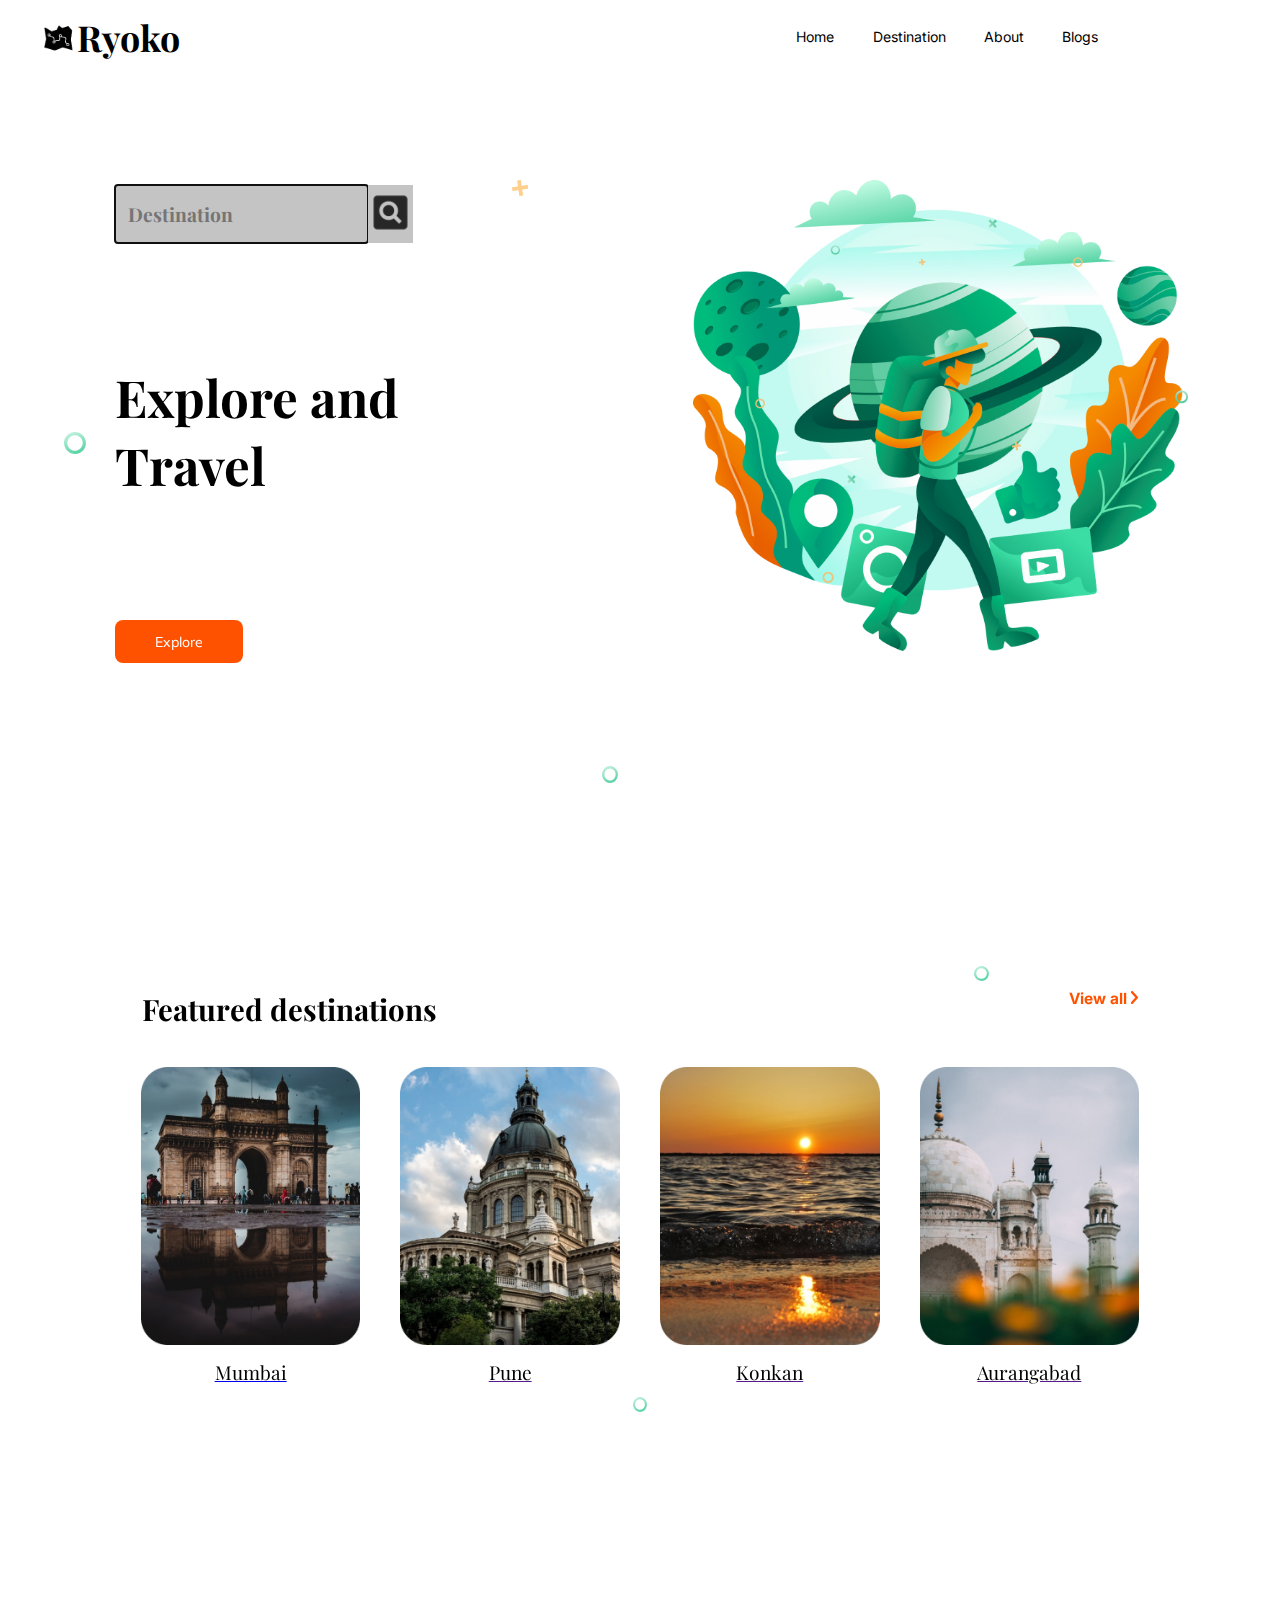
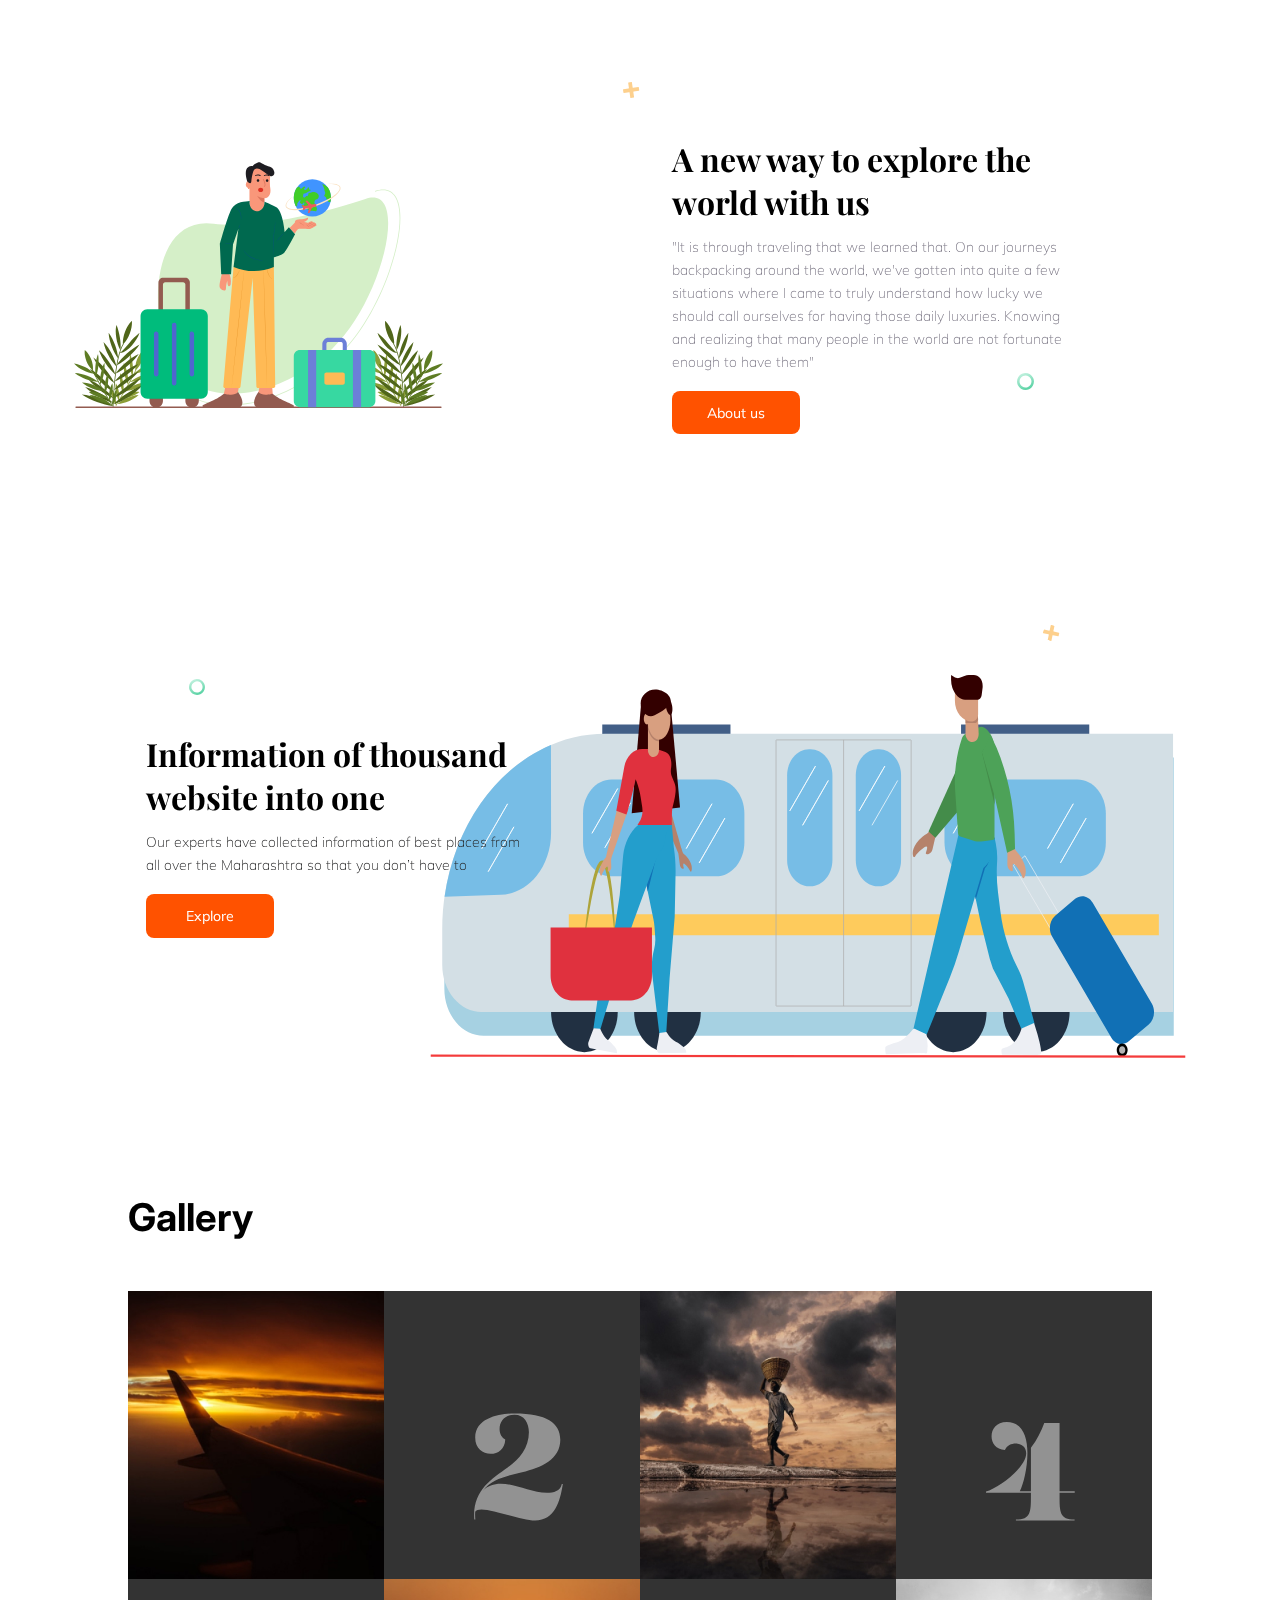
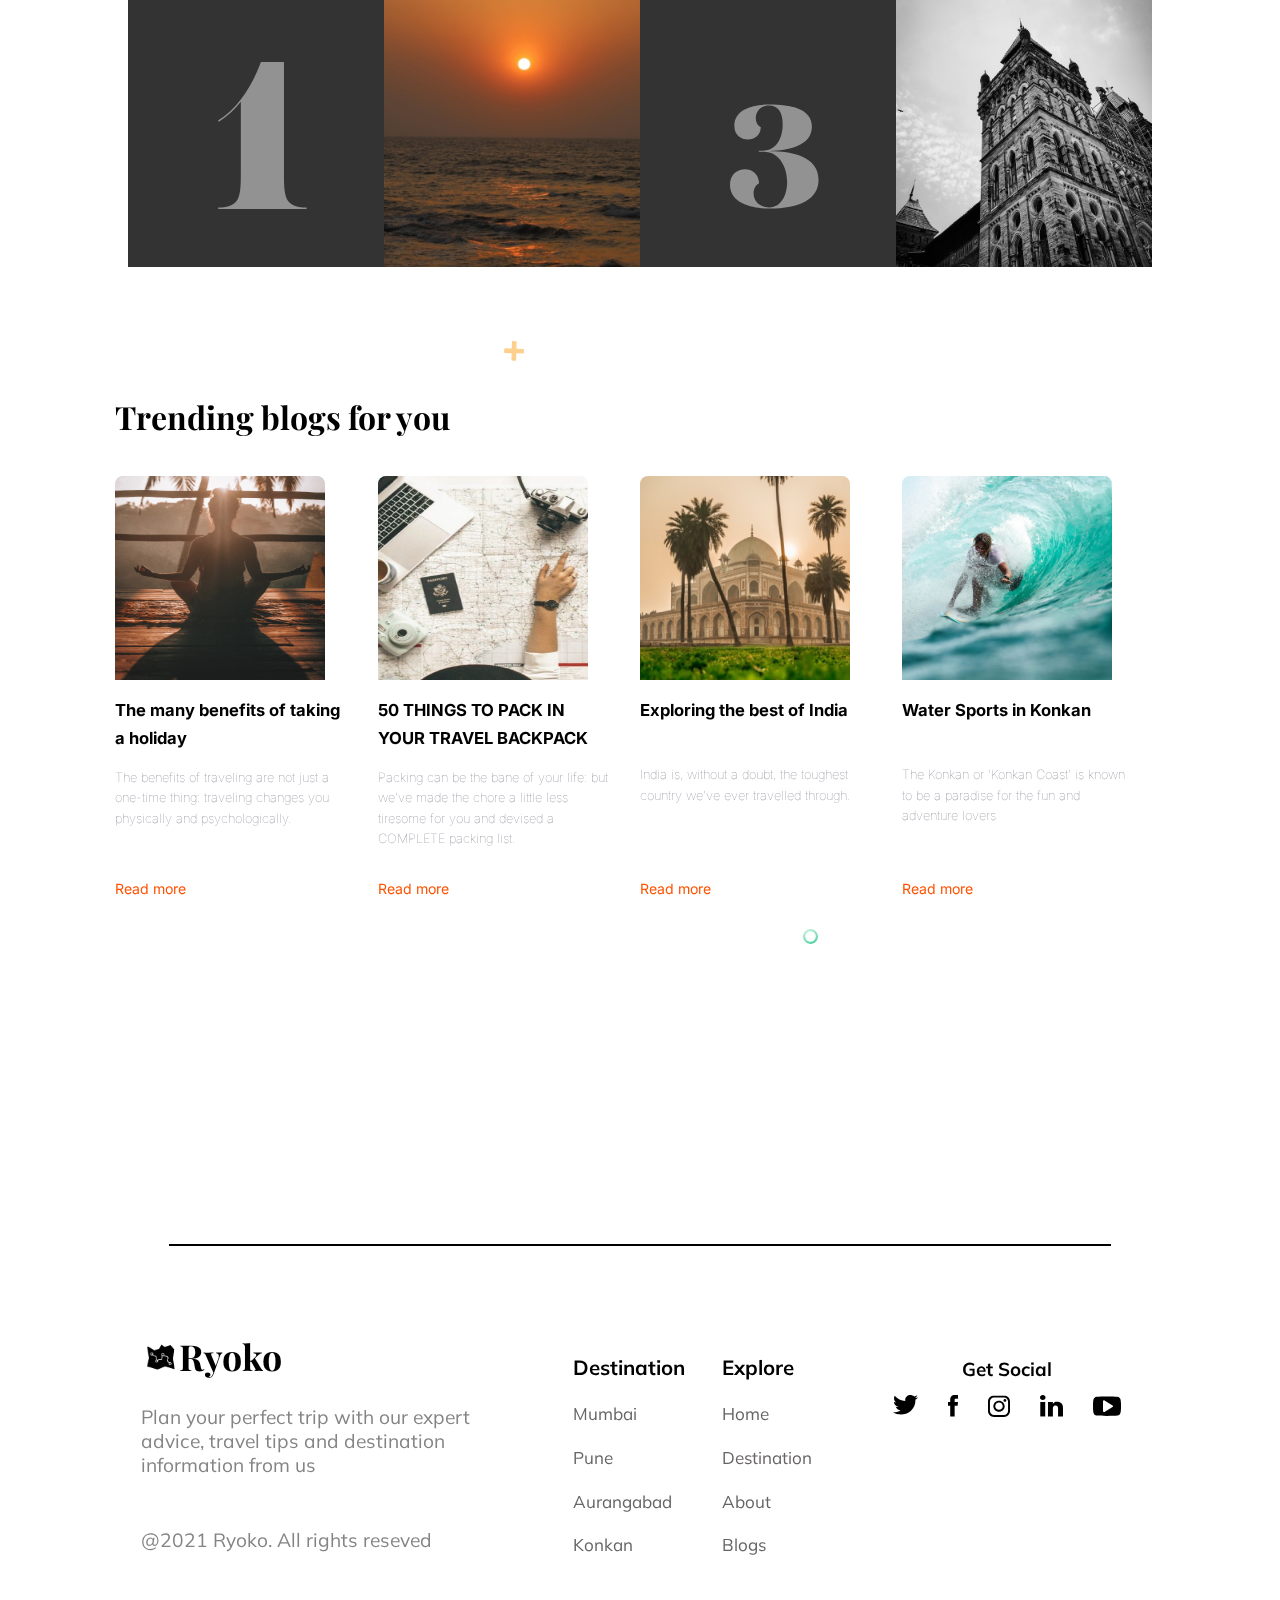
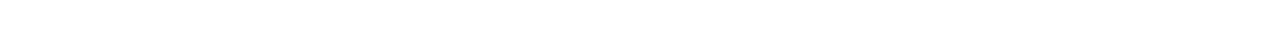
==== index.html @ 2e50788a "lil" ====
<!DOCTYPE html>
<html lang="en">
  <head>
    <meta charset="UTF-8" />
    <meta http-equiv="X-UA-Compatible" content="IE=edge" />
    <meta
      name="viewport"
      content="width=device-width, initial-scale=1.0"
    />
    <meta name="full-screen" content="yes" />
    <meta
      name="google-signin-client_id"
      content="455242263405-tn6cfc6mbba8j0moligi50ftsupj37gl.apps.googleusercontent.com"
    />
    <link
      rel="apple-touch-icon"
      sizes="57x57"
      href="./Assets/favicon/apple-icon-57x57.png"
    />
    <link
      rel="apple-touch-icon"
      sizes="60x60"
      href="./Assets/favicon/apple-icon-60x60.png"
    />
    <link
      rel="apple-touch-icon"
      sizes="72x72"
      href="./Assets/favicon/apple-icon-72x72.png"
    />
    <link
      rel="apple-touch-icon"
      sizes="76x76"
      href="./Assets/favicon/apple-icon-76x76.png"
    />
    <link
      rel="apple-touch-icon"
      sizes="114x114"
      href="./Assets/favicon/apple-icon-114x114.png"
    />
    <link
      rel="apple-touch-icon"
      sizes="120x120"
      href="./Assets/favicon/apple-icon-120x120.png"
    />
    <link
      rel="apple-touch-icon"
      sizes="144x144"
      href="./Assets/favicon/apple-icon-144x144.png"
    />
    <link
      rel="apple-touch-icon"
      sizes="152x152"
      href="./Assets/favicon/apple-icon-152x152.png"
    />
    <link
      rel="apple-touch-icon"
      sizes="180x180"
      href="./Assets/favicon/apple-icon-180x180.png"
    />
    <link
      rel="icon"
      type="image/png"
      sizes="192x192"
      href="./Assets/favicon/android-icon-192x192.png"
    />
    <link
      rel="icon"
      type="image/png"
      sizes="32x32"
      href="./Assets/favicon/favicon-32x32.png"
    />
    <link
      rel="icon"
      type="image/png"
      sizes="96x96"
      href="./Assets/favicon/favicon-96x96.png"
    />
    <link
      rel="icon"
      type="image/png"
      sizes="16x16"
      href="./Assets/favicon/favicon-16x16.png"
    />
    <link
      rel="manifest"
      href="./JS/site.webmanifest"
      crossorigin="use-credentials"
    />
    <meta name="msapplication-TileColor" content="#ffffff" />
    <meta
      name="msapplication-TileImage"
      content="../Assets/favicon/ms-icon-144x144.png"
    />
    <meta name="theme-color" content="#ffffff" />
    <link rel="stylesheet" href="./Css/landingpage.css" />
    <title>Ryoko</title>
  </head>
  <body>
    <div id="fb-root"></div>
    <script
      async
      defer
      crossorigin="anonymous"
      src="https://connect.facebook.net/en_US/sdk.js#xfbml=1&version=v10.0&appId=4356974737647429&autoLogAppEvents=1"
      nonce="4GX1aFCl"
    ></script>
    <div id="r_l_modal" class="modal">
      <span>&times;</span>
      <div class="register-login-page">
        <div class="login-illustration">
          <img
            src="./Assets/Landing Page/register-login.svg"
            alt=""
          />
        </div>
        <div class="register-login-section">
          <span class="close" id="close">&times;</span>
          <a href="" class="home-link">
            <img
              src="./Assets/Landing Page/Travel.png"
              alt=""
              class="logo"
            />
            <p class="logo-name">Ryoko</p>
          </a>
          <div class="b-flex">
            <div class="toogle" id="toogle"></div>
            <div class="btn-up" onclick="register()">Sign up</div>
            <div class="btn-in" onclick="login()">Sign-in</div>
          </div>
          <div class="flex">
            <form action="" class="register" id="register">
              <input
                type="email"
                name="email"
                placeholder="Email"
                id="email"
                required
              />
              <input
                type="password"
                name="password"
                minlength="6"
                placeholder="Password"
                id="password"
                autocomplete=""
                required
              />
              <input
                type="password"
                name="confirm-password"
                minlength="6"
                placeholder="Confirm Password"
                id="passwordc"
                autocomplete=""
                required
              />
              <input
                type="submit"
                value="Sign up"
                id="signup"
                style="
                  background-color: #2d9cdb;
                  color: white;
                  cursor: pointer;
                "
              />
            </form>
            <form action="" class="login-s" id="login-s">
              <input
                type="email"
                name="email"
                placeholder="Email"
                id="email-l"
                required
              />
              <input
                type="password"
                name="password"
                id="password-l"
                placeholder="Password"
                autocomplete=""
                required
              />
              <input
                type="submit"
                value="Sign in"
                id="signin"
                style="
                  background-color: #2d9cdb;
                  color: white;
                  cursor: pointer;
                "
              />
            </form>
          </div>
          <p class="or">OR</p>
          <div id="my-signin2"></div>
          <div
            class="fb-login-button"
            data-scope="public_profile,email"
            onlogin="checkLoginState();"
            data-width=""
            data-size="large"
            data-button-type="continue_with"
            data-layout="default"
          ></div>
        </div>
      </div>
    </div>
    <section id="modal_dest">
      <div class="header-mumbai">
        <a href="" class="home-link">
          <img
            src="./Assets/Landing Page/Travel.png"
            alt=""
            class="logo"
          />
          <p class="logo-name">Ryoko</p>
        </a>
        <span class="close" id="close_d">&times;</span>
        <h1 class="hl-name">Mumbai</h1>
      </div>
      <section class="brief">
        <!-- <div class="brief-info">
          <h1>Mumbai in brief</h1>
          <p>
            Mumbai is also known as Bombay is the capital city of the
            Indian state of Maharashtra. According to the United
            Nations, as of 2018, Mumbai is the second-most populous
            city in the country after Delhi and the seventh-most
            populous city in the world with a population of roughly 20
            million. <br />
            &nbsp; &nbsp;&nbsp; &nbsp;&nbsp; &nbsp;&nbsp; &nbsp;&nbsp;
            &nbsp;&nbsp; Mumbai lies on the Konkan coast on the west
            coast of India and has a deep natural harbour. In 2008,
            Mumbai was named an alpha world city. It has the highest
            number of millionaires and billionaires among all cities
            in India. <br />
            Mumbai is home to three UNESCO World Heritage Sites: the
            Elephanta Caves, Chhatrapati Shivaji Maharaj Terminus, and
            the city's distinctive ensemble of Victorian and Art Deco
            buildings. The seven islands that constitute Mumbai were
            originally home to communities of Marathi language
            speaking Koli people. <br />
            Mumbai is the financial, commercial, and the entertainment
            capital of India. It is also one of the world's top ten
            centres of commerce in terms of global financial flow, the
            city is also home to Bollywood and Marathi cinema
            industries. Mumbai's business opportunities attract
            migrants from all over India.
          </p>
        </div>
        <div class="brief-img">
          <img src="./Assets/mumbai-brief.jpg" alt="" />
        </div> -->
        <iframe src="map.html"></iframe>
      </section>
      <section class="">
        <div style="text-align: center">
          <h3 class="info-visit">
            Places to visit <img src="./Assets/plane.svg" alt="" />
          </h3>
        </div>
        <div class="poi-info">
          <div>
            <img src="" alt="Not Found" class="poi_img" id="poi-img-1" />
            <div class="poi-text">
            </div>
          </div>
          <div>
            <img src="" alt=" Not Found" class='poi_img' id="poi-img-2" />
            <div class="poi-text">
            </div>
          </div>
        </div>
      </section>
      <hr />
      <section class="hungry-info">
        <h1>Hungry? we got you covered</h1>
        <div class="h-i-t">
          <img src="" alt="The Table" />
          <th>1.The Table</th>
          <td>
            This romantic, bi-level, upscale eatery is a pioneer of
            Mumbai’s farm-to-table revolution, adopting international
            culinary trends and applying them to a local context.
          </td>
        </div>
      </section>
    </section>
    <header>
      <nav class="navbar">
        <div class="navbar-left">
          <a href="" class="home-link">
            <img
              src="./Assets/Landing Page/Travel.png"
              alt=""
              class="logo"
            />
            <p class="logo-name">Ryoko</p>
          </a>
        </div>
        <div class="navbar-right">
          <a href="./index.html" class="nav-buttons">Home</a>
          <a href="./featured-destination.html" class="nav-buttons"
            >Destination</a
          >
          <a href="./about.html" class="nav-buttons">About</a>
          <a href="#" class="nav-buttons">Blogs</a>
          <a class="login" id="r_l">Register/Login</a>
          <a class="nav-buttons" id="acc"
            >Account
            <div class="account">
              Logged in as: <br />
              <span id="email-name"></span>
              <div id="log-out">Log out</div>
            </div></a
          >
          <a class="g-profile" id="g-profile"
            ><img src="" alt="photo" />
            <div id="g-info"></div
          ></a>
        </div>
      </nav>
    </header>
    <main class="snap-line">
      <section class="section-1">
        <div class="explore">
          <div class="explore-search">
            <input
              type="text"
              placeholder="Destination"
              value=""
              id="text-box"
              autofocus
            />
            <button type="submit" id="search-d" onclick="getcityinfo();">
              <img
                src="./Assets/Landing Page/Google Web Search.svg"
                alt="Search"
              />
            </button>
          </div>
          <img
            src="./Assets/Landing Page/element2.svg"
            alt=""
            class="elem1"
          />
          <img
            src="./Assets/Landing Page/element3.svg"
            alt=""
            class="elem2"
          />
          <img
            src="./Assets/Landing Page/element2.svg"
            alt=""
            class="elem3"
          />
          <h1
            class="explore-Text"
            style="font-size: 4vw; text-align: left; width: 70%"
          >
            Explore and Travel
          </h1>
          <a href="" class="explore-button">Explore</a>
        </div>
        <div class="illustration-1">
          <img src="./Assets/Landing Page/thousand-01 1.jpg" alt="" />
        </div>
      </section>
      <section class="section-2">
        <div class="featured-section">
          <h2 class="featured-name">Featured destinations</h2>
          <a href="./featured-destination.html" class="view-all"
            >View all
            <img src="./Assets/Landing Page/view all.svg" alt=""
          /></a>
          <img
            src="./Assets/Landing Page/element2.svg"
            alt=""
            class="elem1-2"
          />
        </div>
        <div class="featured-location">
          <a href="./mumbai.html">
            <img
              class="location"
              src="./Assets/featured-destination/mumbai.jpg"
              alt="Mumbai"
            />
            <p class="location-name">Mumbai</p>
          </a>
          <a href="">
            <img
              class="location"
              src="./Assets/featured-destination/Pune.jpg"
              alt="Pune"
            />
            <p class="location-name">Pune</p>
          </a>
          <a href="">
            <img
              class="location"
              src="./Assets/featured-destination/konkan.jpg"
              alt="Konkan"
            />
            <p class="location-name">Konkan</p>
          </a>
          <a href="">
            <img
              class="location"
              src="./Assets/featured-destination/Aurangabad.jpg"
              alt="Aurangabad"
            />
            <p class="location-name">Aurangabad</p>
          </a>
        </div>
        <img
          src="./Assets/Landing Page/element2.svg"
          alt=""
          class="elem2-2"
        />
      </section>
      <section class="section-3">
        <img
          src="./Assets/Landing Page/element3.svg"
          alt=""
          class="elem1-3"
        />
        <div class="section-about-us">
          <div class="illustration-about-us">
            <img
              src="./Assets/Landing Page/Young boy going for world tour.svg"
              alt=""
            />
          </div>
          <div class="text-about-us">
            <h2 class="heading">
              A new way to explore the world with us
            </h2>
            <p class="info">
              "It is through traveling that we learned that. On our
              journeys backpacking around the world, we've gotten into
              quite a few situations where I came to truly understand
              how lucky we should call ourselves for having those
              daily luxuries. Knowing and realizing that many people
              in the world are not fortunate enough to have them"
            </p>
            <img
              src="./Assets/Landing Page/element2.svg"
              alt=""
              class="elem2-3"
            />
            <a href="" class="explore-button">About us</a>
          </div>
        </div>
      </section>
      <section class="section-4">
        <div class="explore-info">
          <img
            src="./Assets/Landing Page/element2.svg"
            alt=""
            class="elem1-4"
          />
          <h2 class="heading">
            Information of thousand website into one
          </h2>
          <p class="info" style="color: #232324">
            Our experts have collected information of best places from
            all over the Maharashtra so that you don’t have to
          </p>
          <a href="" class="explore-button">Explore</a>
        </div>
        <img
          src="./Assets/Landing Page/element3.svg"
          alt=""
          class="elem2-4"
        />
        <div class="illustration-s4">
          <img src="./Assets/Landing Page/Layer 1.svg" alt="" />
        </div>
      </section>
      <section class="section-5">
        <h1 class="heading-s5">Gallery</h1>
        <div class="gallery">
          <img src="./Assets/Landing Page/Rectangle 1.jpg" alt="loading" class="random-img" />
          <div><img src="./Assets/Landing Page/2.svg" alt="" /></div>
          <img src="./Assets/Landing Page/Rectangle 2.jpg" alt="" class="random-img" />
          <div><img src="./Assets/Landing Page/4.svg" alt="" /></div>
          <div><img src="./Assets/Landing Page/1.svg" alt="" /></div>
          <img src="./Assets/Landing Page/Rectangle 3.jpg" alt="" class="random-img" />
          <div><img src="./Assets/Landing Page/3.svg" alt="" /></div>
          <img src="./Assets/Landing Page/Rectangle 4.jpg" alt="" class="random-img" />
        </div>
      </section>
      <section class="section-6">
        <img
          src="./Assets/Landing Page/element3.svg"
          alt=""
          class="elem1-6"
        />
        <h1 class="heading-s6">Trending blogs for you</h1>
        <div class="blog-info">
          <div class="blog">
            <img src="./Assets/Landing Page/blog1.jpg" alt="" />
            <h2 class="blog-h">
              The many benefits of taking a holiday
            </h2>
            <p class="blog-p">
              The benefits of traveling are not just a one-time thing:
              traveling changes you physically and psychologically.
            </p>
            <a href="https://www.claimcompass.eu/blog/benefits-of-travelling/" class="read-more">Read more
            </a>
          </div>
          <div class="blog">
            <img src="./Assets/Landing Page/bolg2.jpg" alt="" />
            <h2 class="blog-h">
              50 THINGS TO PACK IN YOUR TRAVEL BACKPACK
            </h2>
            <p class="blog-p">
              Packing can be the bane of your life: but we’ve made the
              chore a little less tiresome for you and devised a
              COMPLETE packing list.
            </p>
            <a href="https://www.st-christophers.co.uk/travel-blog/what-to-pack-in-your-travel-backpack" class="read-more">Read more</a>
          </div>
          <div class="blog">
            <img src="./Assets/Landing Page/blog3.jpg" alt="" />
            <h2 class="blog-h">Exploring the best of India</h2>
            <p class="blog-p pp">
              India is, without a doubt, the toughest country we’ve
              ever travelled through.
            </p>
            <a href="https://www.thecommonwanderer.com/blog/india-itinerary-three-weeks" class="read-more">Read more</a>
          </div>
          <div class="blog">
            <img src="./Assets/Landing Page/blog4.jpg" alt="" />
            <h2 class="blog-h">Water Sports in Konkan</h2>
            <p class="blog-p pp">
              The Konkan or ‘Konkan Coast’ is known to be a paradise
              for the fun and adventure lovers
            </p>
            <a href="https://www.thrillophilia.com/water-sports-in-konkan" class="read-more">Read more</a>
          </div>
        </div>
        <img
          src="./Assets/Landing Page/element2.svg"
          alt=""
          class="elem3-6"
        />
      </section>
    </main>
    <footer>
      <hr />
      <div class="footer">
        <div class="footer-info">
          <a href="" class="home-link">
            <img
              src="./Assets/Landing Page/Travel.png"
              alt=""
              class="logo"
            />
            <p class="logo-name">Ryoko</p>
          </a>
          <p class="footer-p">
            Plan your perfect trip with our expert advice, travel tips
            and destination information from us
          </p>
          <p class="footer-p">@2021 Ryoko. All rights reseved</p>
        </div>
        <div class="footer-explore">
          <p>Destination</p>
          <a href="./mumbai.html">Mumbai</a>
          <a href="">Pune</a>
          <a href="">Aurangabad</a>
          <a href="">Konkan</a>
        </div>
        <div class="footer-explore">
          <p>Explore</p>
          <a href="">Home</a>
          <a href="">Destination</a>
          <a href="">About</a>
          <a href="">Blogs</a>
        </div>
        <div class="social">
          <p>Get Social</p>
          <div class="align">
            <a href="#"
              ><img src="./Assets/Landing Page/twitter.svg" alt=""
            /></a>
            <img src="./Assets/Landing Page/facebook.svg" alt="" />
            <img src="./Assets/Landing Page/insta.svg" alt="" />
            <img src="./Assets/Landing Page/in.svg" alt="" />
            <img src="./Assets/Landing Page/YT.svg" alt="" />
          </div>
        </div>
      </div>
    </footer>
    <script>
      if ('serviceWorker' in navigator) {
        console.log('will the service work register');

        navigator.serviceWorker
          .register('service-worker.js')
          .then((reg) => {
            console.log('yes it did');
          })
          .catch((err) => {
            console.log('no it didnt, this happened:', err);
          });
      }
    </script>
    <script src="https://www.gstatic.com/firebasejs/8.4.2/firebase-app.js"></script>
    <script src="https://www.gstatic.com/firebasejs/8.4.2/firebase-analytics.js"></script>
    <script src="https://www.gstatic.com/firebasejs/8.4.1/firebase-auth.js"></script>
    <script>
      var firebaseConfig = {
        apiKey: 'AIzaSyCyQSokkfJFaHd7LThmkGD0sfb_In5SoMM',
        authDomain: 'ryoko-b698a.firebaseapp.com',
        projectId: 'ryoko-b698a',
        storageBucket: 'ryoko-b698a.appspot.com',
        messagingSenderId: '496402880793',
        appId: '1:496402880793:web:04ab0dfc3d4bac32838d88',
        measurementId: 'G-CMW5BJ23WZ',
      };
      // Initialize Firebase
      firebase.initializeApp(firebaseConfig);
      firebase.analytics();

      const auth = firebase.auth();
    </script>
    <script src="./JS/index.js"></script>
    <script src="./JS/test.js"></script>
    <script src="./JS/hotel.js"></script>
    <script>
      window.fbAsyncInit = function () {
        FB.init({
          appId: '4356974737647429',
          cookie: true,
          xfbml: true,
          version: 'v10.0',
        });

        FB.AppEvents.logPageView();
      };

      (function (d, s, id) {
        var js,
          fjs = d.getElementsByTagName(s)[0];
        if (d.getElementById(id)) {
          return;
        }
        js = d.createElement(s);
        js.id = id;
        js.src = 'https://connect.facebook.net/en_US/sdk.js';
        fjs.parentNode.insertBefore(js, fjs);
      })(document, 'script', 'facebook-jssdk');

      function statusChangeCallback(response) {
        // Called with the results from FB.getLoginStatus().
        console.log('statusChangeCallback'); // The current login status of the person.
        if (response.status === 'connected') {
          // Logged into your webpage and Facebook.
          g_profile.style.display = 'inline-block';
          r_l_btn.style.display = 'none';
          modal.style.display = 'none';
          testAPI();
        } else {
          // Not logged into your webpage or we are unable to tell.
          g_profile.style.display = 'none';
          /*  r_l_btn.style.display ='none'; */
          console.log('not logged in');
        }
      }

      function checkLoginState() {
        FB.getLoginStatus(function (response) {
          statusChangeCallback(response);
        });
      }
      checkLoginState();

      function fblogout() {
        FB.logout(function (response) {
          g_profile.style.display = 'none';
          r_l_btn.style.display = 'block';
        });
      }

      function testAPI() {
        console.log('Welcome!  Fetching your information.... ');
        FB.api(
          '/me',
          'GET',
          { fields: 'name,email,picture' },
          function (response) {
            g_img.src = `${response.picture.data.url}`;
            g_info.innerHTML = `Facebook Account <br> ${response.name} <br> ${response.email}<br> <button onclick="fblogout()">log out</button>`;
            console.log('Successful login for: ' + response.name);
          }
        );
      }
    </script>
    <script>
      /* Sign in using Google */
      function onSuccess(googleUser) {
        g_profile.style.display = 'inline-block';
        r_l_btn.style.display = 'none';
        modal.style.display = 'none';
        g_img.src = `${googleUser.getBasicProfile().getImageUrl()}`;
        g_info.innerHTML = `Google Account <br> ${googleUser
          .getBasicProfile()
          .getName()} <br> ${googleUser
          .getBasicProfile()
          .getEmail()}<br> <button onclick="signOut()">log out</button>`;
      }
      function onFailure(error) {
        console.log(error);
      }
      function renderButton() {
        gapi.signin2.render('my-signin2', {
          scope: 'profile email',
          width: 240,
          height: 50,
          longtitle: true,
          theme: 'dark',
          onsuccess: onSuccess,
          onfailure: onFailure,
        });
      }

      function signOut() {
        var auth2 = gapi.auth2.getAuthInstance();
        auth2.signOut().then(function () {
          g_profile.style.display = 'none';
          r_l_btn.style.display = 'block';
          console.log('User signed out.');
        });
      }
      /* Sign in using Google */
    </script>

    <script
      src="https://apis.google.com/js/platform.js?onload=renderButton"
      async
      defer
    ></script>
  </body>
</html>
---- Css/landingpage.css ----
@import url("https://fonts.googleapis.com/css2?family=Playfair+Display&display=swap");
@import url("https://fonts.googleapis.com/css2?family=Inter&display=swap");
@import url("https://fonts.googleapis.com/css2?family=Mulish&display=swap");
@import url("https://fonts.googleapis.com/css2?family=Montserrat&display=swap");
@font-face {
  font-family: Acherus Militant;
  src: url(../Assets/Fonts/acherus_militant_1_-_bold.otf.otf);
}

* {
  -webkit-box-sizing: border-box;
          box-sizing: border-box;
  margin: 0;
  padding: 0;
  font-size: 66.7%;
}

header {
  padding: 1vw;
  position: fixed;
  width: 100%;
  z-index: 9;
  background-color: white;
}

.navbar {
  display: -webkit-box;
  display: -ms-flexbox;
  display: flex;
  -webkit-box-orient: horizontal;
  -webkit-box-direction: normal;
      -ms-flex-direction: row;
          flex-direction: row;
}

.navbar-left {
  width: 50%;
}

.home-link {
  text-decoration: none;
  color: black;
  display: -webkit-inline-box;
  display: -ms-inline-flexbox;
  display: inline-flex;
  -webkit-box-orient: horizontal;
  -webkit-box-direction: normal;
      -ms-flex-direction: row;
          flex-direction: row;
}

.home-link img {
  width: 3vw;
  height: 2.2vw;
}

.logo {
  margin-left: 2vw;
  margin-top: 0.9vw;
}

.logo-name {
  font-family: Playfair Display;
  font-style: normal;
  font-weight: bold;
  font-size: 2.8vw;
}

.navbar-right {
  display: -webkit-box;
  display: -ms-flexbox;
  display: flex;
  margin: auto;
  font-family: inter;
}

.login {
  margin-right: 1vw;
  padding: 1vw;
  font-size: 1.1vw;
  text-decoration: none;
  border: 1px solid #ff5200;
  border-radius: 8px;
  color: #ff5200;
  padding: auto 10rem;
  display: none;
  cursor: pointer;
}

.login:hover {
  background-color: #ff5200;
  color: white;
}

.nav-buttons {
  margin-right: 1vw;
  padding: 1vw;
  font-size: 1.1vw;
  text-decoration: none;
  color: black;
  cursor: pointer;
}

.section-1 {
  display: -webkit-box;
  display: -ms-flexbox;
  display: flex;
  -webkit-box-orient: horizontal;
  -webkit-box-direction: normal;
      -ms-flex-direction: row;
          flex-direction: row;
  -webkit-box-align: center;
      -ms-flex-align: center;
          align-items: center;
  padding: 5vw;
  font-size: 10rem;
}

.explore {
  font-family: Playfair Display;
  width: 100%;
  height: 80vh;
  display: -webkit-box;
  display: -ms-flexbox;
  display: flex;
  -webkit-box-orient: vertical;
  -webkit-box-direction: normal;
      -ms-flex-direction: column;
          flex-direction: column;
  -webkit-box-pack: space-evenly;
      -ms-flex-pack: space-evenly;
          justify-content: space-evenly;
  -webkit-box-align: start;
      -ms-flex-align: start;
          align-items: flex-start;
  margin-left: 4vw;
}

.explore-search {
  margin-right: 5vw;
  display: -webkit-box;
  display: -ms-flexbox;
  display: flex;
}

.explore-search input {
  background-color: #c4c4c4;
  width: 100%;
  font-size: 1.5vw;
  font-family: Playfair Display;
  font-weight: bold;
  border: none;
  padding-left: 1vw;
}

.explore-search button {
  background-color: #c4c4c4;
  border: none;
  cursor: pointer;
  padding-top: 0.5rem;
}

.explore-search button img {
  height: 5vh;
}

.elem1,
.elem2,
.elem3 {
  position: absolute;
}

.elem1 {
  width: 1.7%;
  top: 48%;
  left: 5%;
}

.elem2 {
  width: 1.3%;
  top: 20%;
  left: 40%;
}

.elem3 {
  bottom: 13%;
  left: 47%;
  width: 1.3%;
}

.explore-button {
  cursor: pointer;
  border-radius: 8px;
  width: 10vw;
  padding: 1vw;
  font-size: 1.1vw;
  color: white;
  font-family: mulish;
  font-weight: normal;
  background-color: #ff5200;
  text-align: center;
  text-decoration: none;
}

.explore,
.illustration-1 {
  text-align: center;
  width: 50%;
}

.illustration-1 img {
  width: 90%;
  height: 90%;
}

.section-2 {
  margin: 11vw;
  position: relative;
  text-align: center;
}

.featured-section {
  margin: 1px;
  display: -webkit-box;
  display: -ms-flexbox;
  display: flex;
  -webkit-box-pack: justify;
      -ms-flex-pack: justify;
          justify-content: space-between;
  position: relative;
}

.featured-name {
  padding-bottom: 3vw;
  font-family: PLayfair Display;
  font-size: 2.3vw;
}

.elem1-2 {
  position: absolute;
  right: 15%;
  top: -30%;
  width: 1.5%;
}

.view-all {
  cursor: pointer;
  font-family: inter;
  color: #ff5200;
  font-size: 1.2vw;
  font-weight: bold;
  text-decoration: none;
}

.view-all img {
  width: 0.8vh;
  -webkit-animation: anime 1s infinite;
          animation: anime 1s infinite;
}

@-webkit-keyframes anime {
  0% {
    -webkit-transform: translateX(0.5vw);
            transform: translateX(0.5vw);
  }
  50% {
    -webkit-transform: translateX(0vw);
            transform: translateX(0vw);
  }
  100% {
    -webkit-transform: translateX(0.5vw);
            transform: translateX(0.5vw);
  }
}

@keyframes anime {
  0% {
    -webkit-transform: translateX(0.5vw);
            transform: translateX(0.5vw);
  }
  50% {
    -webkit-transform: translateX(0vw);
            transform: translateX(0vw);
  }
  100% {
    -webkit-transform: translateX(0.5vw);
            transform: translateX(0.5vw);
  }
}

.featured-location {
  display: -webkit-box;
  display: -ms-flexbox;
  display: flex;
  -webkit-box-pack: justify;
      -ms-flex-pack: justify;
          justify-content: space-between;
}

.featured-location a {
  width: 22%;
}

.location {
  width: 100%;
}

.location-name {
  color: black;
  font-size: 1.5vw;
  padding: 1vw;
  font-family: Playfair Display;
  text-align: center;
}

.elem2-2 {
  width: 1.5%;
}

.section-3 {
  padding: 10vw 5vw 10vw 0vw;
}

.section-about-us {
  display: -webkit-box;
  display: -ms-flexbox;
  display: flex;
  -webkit-box-pack: justify;
      -ms-flex-pack: justify;
          justify-content: space-between;
  -webkit-box-align: center;
      -ms-flex-align: center;
          align-items: center;
}

.illustration-about-us {
  width: 50%;
}

.illustration-about-us img {
  width: 85%;
}

.text-about-us {
  display: -webkit-box;
  display: -ms-flexbox;
  display: flex;
  -webkit-box-orient: vertical;
  -webkit-box-direction: normal;
      -ms-flex-direction: column;
          flex-direction: column;
  width: 50%;
  padding-right: 12vw;
  padding-left: 5vw;
  position: relative;
}

.heading {
  font-family: Playfair Display;
  font-size: 2.5vw;
  padding-bottom: 1vw;
}

.info {
  font-size: 1.1vw;
  line-height: 1.8vw;
  font-family: mulish;
  color: #7d7987;
  font-weight: lighter;
  padding-bottom: 1.3vw;
}

.elem1-3 {
  width: 1.3%;
  position: absolute;
  right: 50%;
}

.elem2-3 {
  width: 2.8%;
  position: absolute;
  right: 30%;
  bottom: 15%;
}

.section-4 {
  display: -webkit-box;
  display: -ms-flexbox;
  display: flex;
  -webkit-box-align: center;
      -ms-flex-align: center;
          align-items: center;
  position: relative;
  margin: 9vw;
}

.explore-info {
  display: -webkit-box;
  display: -ms-flexbox;
  display: flex;
  -webkit-box-orient: vertical;
  -webkit-box-direction: normal;
      -ms-flex-direction: column;
          flex-direction: column;
  padding-bottom: 5vw;
  padding-left: 2.4vw;
  width: 39%;
}

.explore-info img {
  width: 1.6%;
  position: absolute;
  left: 7%;
  top: -20%;
}

.elem2-4 {
  position: absolute;
  right: 10%;
  top: -40%;
  width: 1.3vw;
  -webkit-transform: rotateZ(20deg);
          transform: rotateZ(20deg);
}

.illustration-s4 {
  position: absolute;
  right: -10%;
  z-index: -99;
  width: 80%;
}

.illustration-s4 img {
  width: 90%;
}

.section-5 {
  margin: 10vw;
  margin-top: 15vw;
}

.section-5 h1 {
  font-family: inter;
  font-size: 3vw;
  padding-bottom: 4vw;
}

.gallery {
  display: -webkit-box;
  display: -ms-flexbox;
  display: flex;
  -ms-flex-wrap: wrap;
      flex-wrap: wrap;
}

.gallery div {
  background-color: #333333;
  width: 25%;
  position: relative;
}

.gallery div img {
  position: absolute;
  bottom: 20%;
  right: 30%;
  width: 35%;
}

.gallery img {
  width: 25%;
}

.section-6 {
  position: relative;
  margin: 9vw;
}

.section-6 h1 {
  font-family: Playfair Display;
  font-size: 2.5vw;
  padding-bottom: 3vw;
}

.elem1-6 {
  position: absolute;
  left: 37%;
  top: -10%;
  -webkit-transform: rotateZ(10deg);
          transform: rotateZ(10deg);
}

.blog-info {
  display: -webkit-box;
  display: -ms-flexbox;
  display: flex;
  -webkit-box-pack: justify;
      -ms-flex-pack: justify;
          justify-content: space-between;
}

.blog {
  width: 80%;
  position: relative;
}

.blog img {
  border-radius: 8px 8px 0px 0px;
  width: 80%;
  height: 45%;
}

.blog-h {
  font-family: inter;
  font-weight: bolder;
  font-size: 1.3vw;
  padding-right: 2vw;
  line-height: 2.2vw;
  padding-top: 1.2vw;
}

.blog-p {
  color: #7d7987;
  font-family: inter;
  font-weight: lighter;
  font-size: 1vw;
  padding: 1.2vw 2.5vw 1.2vw 0vw;
  line-height: 1.6vw;
}

.pp {
  padding-top: 3.2vw;
}

.read-more {
  color: #ff5200;
  font-size: 1.1vw;
  font-family: inter;
  text-decoration: none;
  padding-top: 2vw;
  position: absolute;
  bottom: 7%;
}

.elem3-6 {
  position: absolute;
  right: 33%;
  width: 1.5%;
}

footer {
  font-family: mulish;
  padding: 9vw;
  padding-bottom: 5vw;
}

.footer {
  display: -webkit-box;
  display: -ms-flexbox;
  display: flex;
  -webkit-box-pack: justify;
      -ms-flex-pack: justify;
          justify-content: space-between;
}

.footer-info {
  width: 40%;
}

.footer-p {
  color: #848484;
  font-size: 1.5vw;
  font-family: mulish;
  padding: 2vw;
  padding-right: 0;
}

.footer-explore {
  display: -webkit-box;
  display: -ms-flexbox;
  display: flex;
  -webkit-box-orient: vertical;
  -webkit-box-direction: normal;
      -ms-flex-direction: column;
          flex-direction: column;
  font-size: 2vw;
  -webkit-box-pack: space-evenly;
      -ms-flex-pack: space-evenly;
          justify-content: space-evenly;
}

.footer-explore p {
  font-size: 1.6vw;
  font-weight: bold;
}

.footer-explore a {
  text-decoration: none;
  color: #676464;
}

.social {
  width: 30%;
  font-weight: bold;
  font-size: 2.2vw;
  padding-top: 2vw;
  text-align: center;
}

.align {
  display: -webkit-box;
  display: -ms-flexbox;
  display: flex;
  -webkit-box-pack: space-evenly;
      -ms-flex-pack: space-evenly;
          justify-content: space-evenly;
  padding: 1vw;
}

.featured-h {
  text-align: center;
  font-size: 3.2rem;
  font-family: Playfair Display;
  font-weight: bolder;
  padding-top: 1rem;
}

.featured-destination {
  padding: 1rem;
  margin: 2vw;
  display: -webkit-box;
  display: -ms-flexbox;
  display: flex;
  -webkit-box-pack: center;
      -ms-flex-pack: center;
          justify-content: center;
  -ms-flex-wrap: wrap;
      flex-wrap: wrap;
  -ms-flex-line-pack: justify;
      align-content: space-between;
}

.featured-destination a {
  display: -webkit-box;
  display: -ms-flexbox;
  display: flex;
  -ms-flex-preferred-size: 21%;
      flex-basis: 21%;
  -webkit-box-orient: vertical;
  -webkit-box-direction: normal;
      -ms-flex-direction: column;
          flex-direction: column;
  -webkit-box-align: center;
      -ms-flex-align: center;
          align-items: center;
  padding: 0.5vw;
  font-size: 1.5vw;
  color: black;
  font-family: Playfair Display;
  font-weight: bold;
}

.featured-destination a img {
  width: 85%;
  height: 80%;
}

.register-login-page {
  display: -webkit-box;
  display: -ms-flexbox;
  display: flex;
  -ms-flex-pack: distribute;
      justify-content: space-around;
}

.register-login-section {
  position: relative;
  display: -webkit-box;
  display: -ms-flexbox;
  display: flex;
  -webkit-box-orient: vertical;
  -webkit-box-direction: normal;
      -ms-flex-direction: column;
          flex-direction: column;
  -webkit-box-align: center;
      -ms-flex-align: center;
          align-items: center;
  padding: 0vw;
}

.register-login-section form {
  text-align: center;
}

.register-login-section form input {
  border-style: none;
  border-radius: 8px;
  background-color: #f2eeee;
  margin: 1vw;
  padding: 1vw;
  font-family: 'Montserrat', sans-serif;
  width: 50%;
  font-size: 1.2rem;
}

.login-illustration {
  display: -webkit-box;
  display: -ms-flexbox;
  display: flex;
  -webkit-box-pack: center;
      -ms-flex-pack: center;
          justify-content: center;
}

.login-illustration img {
  width: 100%;
}

.flex {
  position: relative;
  display: -webkit-box;
  display: -ms-flexbox;
  display: flex;
}

.flex .login-s {
  position: absolute;
  visibility: hidden;
  right: 0%;
  width: 100%;
}

.b-flex {
  margin-top: 4vw;
  -webkit-box-shadow: 0 0 20px 9px #2e2a2915;
          box-shadow: 0 0 20px 9px #2e2a2915;
  display: -webkit-box;
  display: -ms-flexbox;
  display: flex;
  font-size: 3rem;
  border-radius: 30px;
  width: 50%;
  position: relative;
}

.b-flex .btn-in {
  border-radius: 30px;
}

.b-flex div {
  cursor: pointer;
  border: none;
  padding: 1vw;
  text-align: center;
  width: 100%;
}

.b-flex .toogle {
  position: absolute;
  width: 50%;
  height: 100%;
  display: -webkit-box;
  display: -ms-flexbox;
  display: flex;
  background-color: #1877f2;
  border-radius: 30px;
  z-index: -2;
  -webkit-transition: 0.5s;
  transition: 0.5s;
  -webkit-transform: translateX(0%);
          transform: translateX(0%);
}

.or {
  padding-top: 3rem;
  padding-bottom: 3.5rem;
  font-size: 2.5rem;
}

.hl-name {
  text-align: center;
  font-size: 5.6rem;
  -webkit-text-decoration: underline 0.8rem #523160;
          text-decoration: underline 0.8rem #523160;
  text-transform: capitalize;
}

.brief {
  margin: 10rem;
  margin-top: 20rem;
  margin-bottom: 15rem;
  /* font-family: Playfair Display;
    font-weight: lighter;
    padding: 2rem;
    margin-top: 20rem;
    margin-bottom: 15rem;
    display: flex;
    .brief-info{
        padding: 1.5rem;
        padding-right: 1rem;
        padding-left: 1rem;
        h1{
            font-size: 3.5rem;
            text-align: center;
            padding: 4rem;
            font-weight: bold;
            margin-top: -5rem;
            margin-bottom: 9rem;
        }
        p{
            font-size: 1.8rem;
            font-weight: 590;
            letter-spacing: -0.5px;
            line-height: 4.3rem;
        }
    }
    .brief-img{
        padding-top: 2rem;
    } */
}

.brief iframe {
  width: 100%;
  height: 90vh;
}

.info-visit {
  display: inline-block;
  font-size: 4rem;
  border-bottom: 0.8rem solid #523160;
}

.poi-info {
  margin: 10rem;
  margin-top: 20rem;
  display: -webkit-box;
  display: -ms-flexbox;
  display: flex;
  -ms-flex-pack: distribute;
      justify-content: space-around;
}

.poi-info div {
  width: 90%;
}

.poi-info .poi-text {
  padding-top: 3rem;
  font-size: 2.8rem;
}

.poi-info .poi-text h3 {
  font-size: 3.3rem;
}

hr {
  margin: 8rem 5rem;
  border: 1px solid black;
  text-align: center;
}

.hungry-info {
  text-align: center;
}

.hungry-info h1 {
  letter-spacing: -0.5px;
  font-size: 4.2rem;
  padding: 12rem;
}

.hungry-info .h-i-t {
  display: -webkit-box;
  display: -ms-flexbox;
  display: flex;
  -webkit-box-pack: center;
      -ms-flex-pack: center;
          justify-content: center;
}

#acc {
  position: relative;
  display: none;
}

#acc .account {
  font-size: 1.2rem;
  line-height: 2rem;
  visibility: hidden;
  margin-top: 0.5rem;
  padding: 1rem;
  width: -webkit-max-content;
  width: -moz-max-content;
  width: max-content;
  position: absolute;
  background-color: #555;
  color: white;
}

#acc .account span {
  font-size: 1.1rem;
}

#acc .account .log-out {
  font-size: 1.5rem;
}

#acc .account .log-out:hover {
  text-decoration: underline;
}

#acc .account::after {
  content: '';
  position: absolute;
  bottom: 100%;
  left: 40%;
  margin-left: 0px;
  border-width: 5px;
  border-style: solid;
  border-color: transparent transparent #555 transparent;
}

#acc:hover .account {
  visibility: visible;
}

.modal {
  display: none;
  /* Hidden by default */
  position: fixed;
  /* Stay in place */
  left: 0;
  top: 0;
  width: 100%;
  /* Full width */
  height: 100%;
  /* Full height */
  overflow: auto;
  /* Enable scroll if needed */
  background-color: white;
  /* Fallback color */
  background-color: white;
  /* Black w/ opacity */
  z-index: 99;
  -webkit-transition: display 0.5s;
  transition: display 0.5s;
  -webkit-animation: modalapp 0.3s ease-in;
          animation: modalapp 0.3s ease-in;
}

@-webkit-keyframes modalapp {
  from {
    -webkit-transform: translateX(100%);
            transform: translateX(100%);
  }
  to {
    -webkit-transform: translateX(0%);
            transform: translateX(0%);
  }
}

@keyframes modalapp {
  from {
    -webkit-transform: translateX(100%);
            transform: translateX(100%);
  }
  to {
    -webkit-transform: translateX(0%);
            transform: translateX(0%);
  }
}

.close {
  position: absolute;
  color: #aaa;
  float: right;
  font-size: 3.5rem;
  font-weight: bold;
  right: 5%;
  top: 2%;
}

.close:hover,
.close:focus {
  color: black;
  text-decoration: none;
  cursor: pointer;
}

#g-profile {
  display: none;
  position: relative;
}

#g-profile img {
  border-radius: 50%;
  width: 4vw;
  -webkit-box-shadow: 0 1px 0 rgba(5, 5, 5, 0.15);
          box-shadow: 0 1px 0 rgba(5, 5, 5, 0.15);
}

#g-profile #g-info {
  border-radius: 6px;
  font-size: 1.2rem;
  line-height: 2rem;
  visibility: hidden;
  margin-top: 0.5rem;
  padding: 1rem;
  width: -webkit-max-content;
  width: -moz-max-content;
  width: max-content;
  position: absolute;
  background-color: #555;
  color: white;
  right: 50%;
  -webkit-transition: visibility 0.5s;
  transition: visibility 0.5s;
}

#g-profile:hover #g-info {
  visibility: visible;
}

#g-profile:hover #g-info button {
  cursor: pointer;
  font-size: 1rem;
  width: 5rem;
  height: 1.8rem;
}

.fb-login-button {
  margin-top: 1rem;
}

.About-page {
  background-color: #232323;
  font-family: Acherus Militant;
  font-size: 5rem;
  padding: 8rem 12rem;
}

.About-page hr {
  border: 1px solid #daa520;
}

.about-us h1 {
  text-align: center;
  font-size: 9rem;
  letter-spacing: 0.3rem;
  margin-bottom: 18rem;
}

.about-us .au-align {
  color: #e4e0e0;
  padding: 10rem 34rem;
}

.about-us .au-align p {
  font-size: 3.4rem;
  letter-spacing: 0.1rem;
}

.about-us .div-1 {
  display: -webkit-box;
  display: -ms-flexbox;
  display: flex;
  margin: 4rem 0rem;
  -webkit-box-pack: justify;
      -ms-flex-pack: justify;
          justify-content: space-between;
}

.about-us .div-1 p {
  padding-left: 7rem;
  font-size: 2.2rem;
  line-height: 4rem;
  letter-spacing: 0.1rem;
}

.about-us .div-1 p:nth-child(1) {
  width: 38%;
}

.about-us .div-1 p:nth-child(2) {
  width: 53%;
}

.au-color-1 {
  color: #daa520;
}

.our-story {
  background-color: #373737;
  -webkit-box-shadow: inset 3px 3px 10px rgba(0, 0, 0, 0.25);
          box-shadow: inset 3px 3px 10px rgba(0, 0, 0, 0.25);
  padding: 2rem;
  margin: 20rem 13rem;
  letter-spacing: 0.1rem;
}

.our-story h1 {
  font-size: 7rem;
  text-align: center;
}

.our-story p {
  color: #e5e5e5;
  line-height: 4rem;
  font-weight: lighter;
  padding: 3rem 1rem;
}

.our-values {
  padding-top: 20rem;
}

.our-values h1 {
  font-size: 7.2rem;
  text-align: center;
  padding-bottom: 10rem;
}

.our-values .values-4 {
  padding: 5rem;
  color: #e5e5e5;
  display: -webkit-box;
  display: -ms-flexbox;
  display: flex;
  -webkit-box-pack: space-evenly;
      -ms-flex-pack: space-evenly;
          justify-content: space-evenly;
}

.our-values .values-4 .values-2 {
  width: 38%;
}

.our-values .values-4 .values-2 .center-value {
  text-align: center;
}

.our-values .values-4 .values-2 h2 {
  font-size: 2.4rem;
  padding-bottom: 2.5rem;
}

.our-values .values-4 .values-2 p {
  font-size: 1.8rem;
}

#modal_dest {
  display: none;
  /* Hidden by default */
  position: fixed;
  /* Stay in place */
  left: 0;
  top: 0;
  width: 100%;
  /* Full width */
  height: 100%;
  /* Full height */
  overflow: auto;
  /* Enable scroll if needed */
  background-color: white;
  /* Fallback color */
  background-color: white;
  /* Black w/ opacity */
  z-index: 99;
  -webkit-transition: display 0.5s;
  transition: display 0.5s;
  -webkit-animation: modalapp 0.7s ease-in;
          animation: modalapp 0.7s ease-in;
}

.poi_img {
  height: 45vh;
  border-radius: 8px;
}
/*# sourceMappingURL=landingpage.css.map */
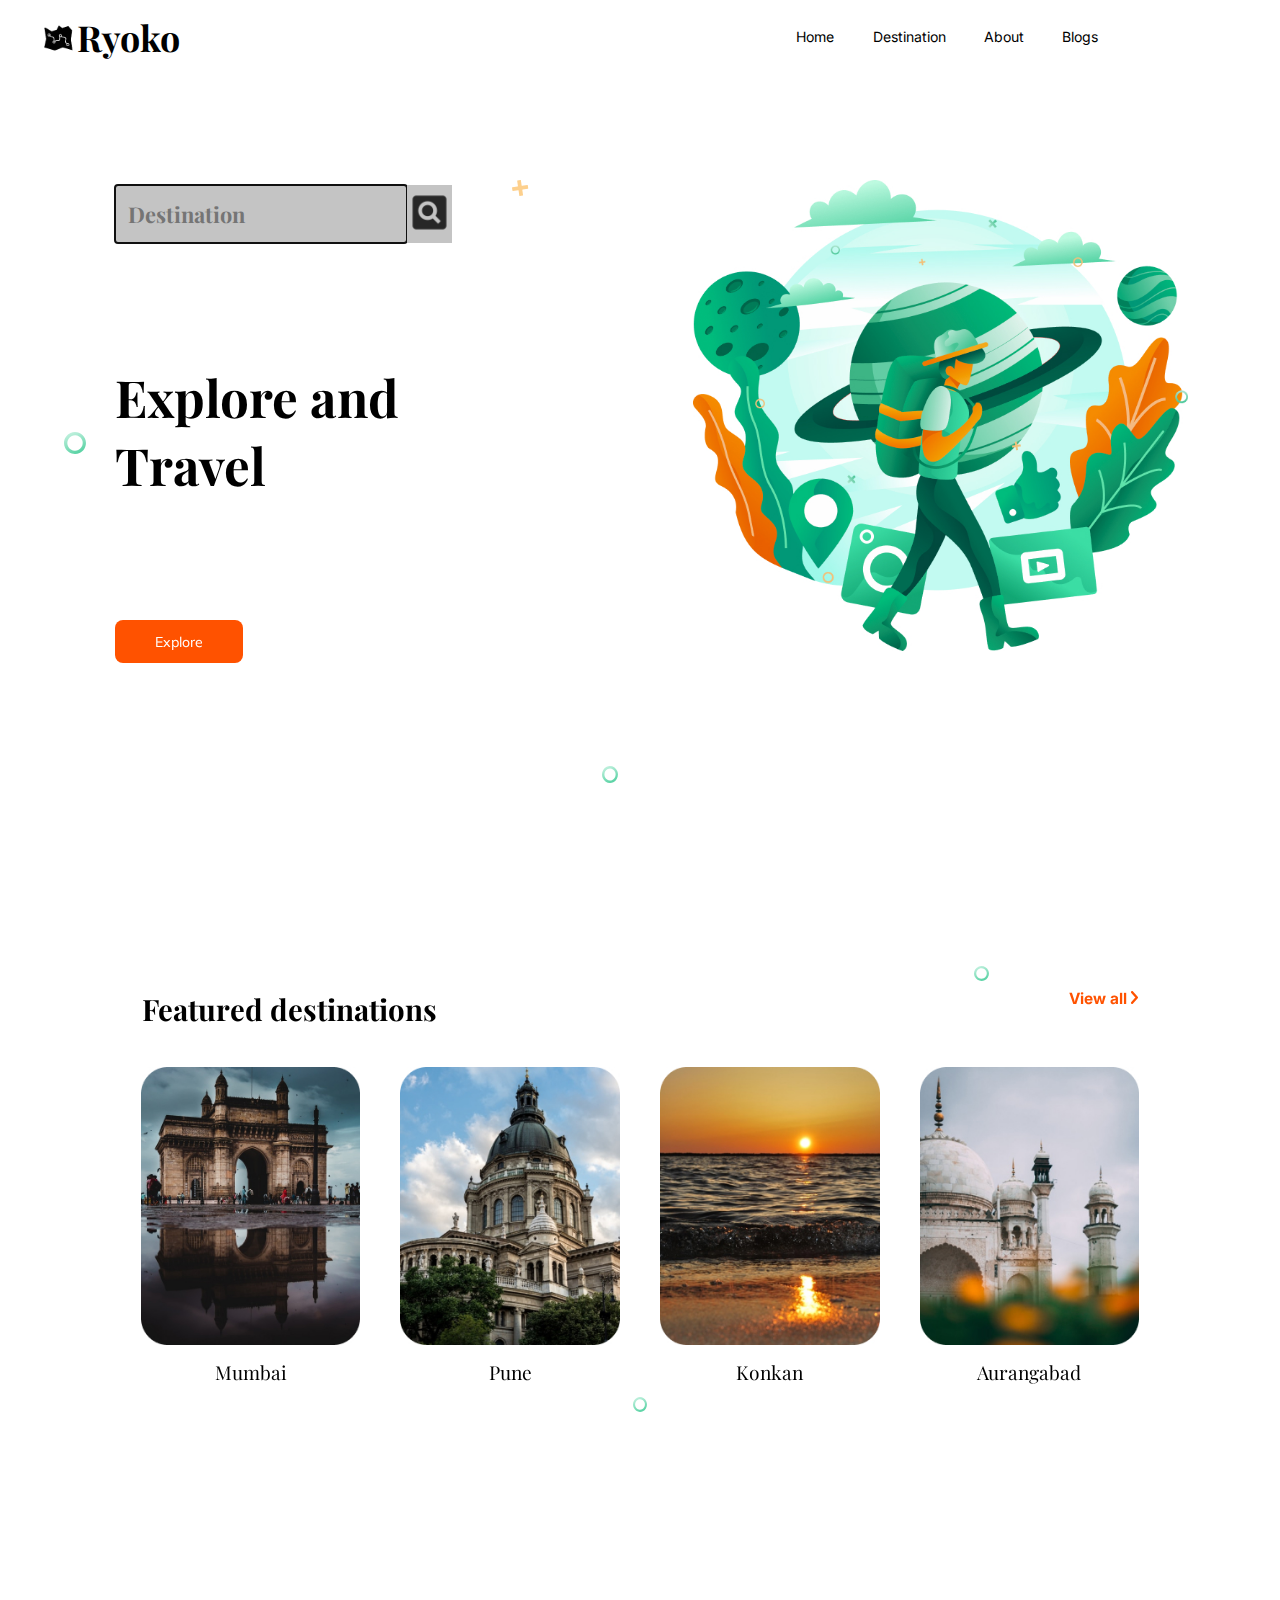
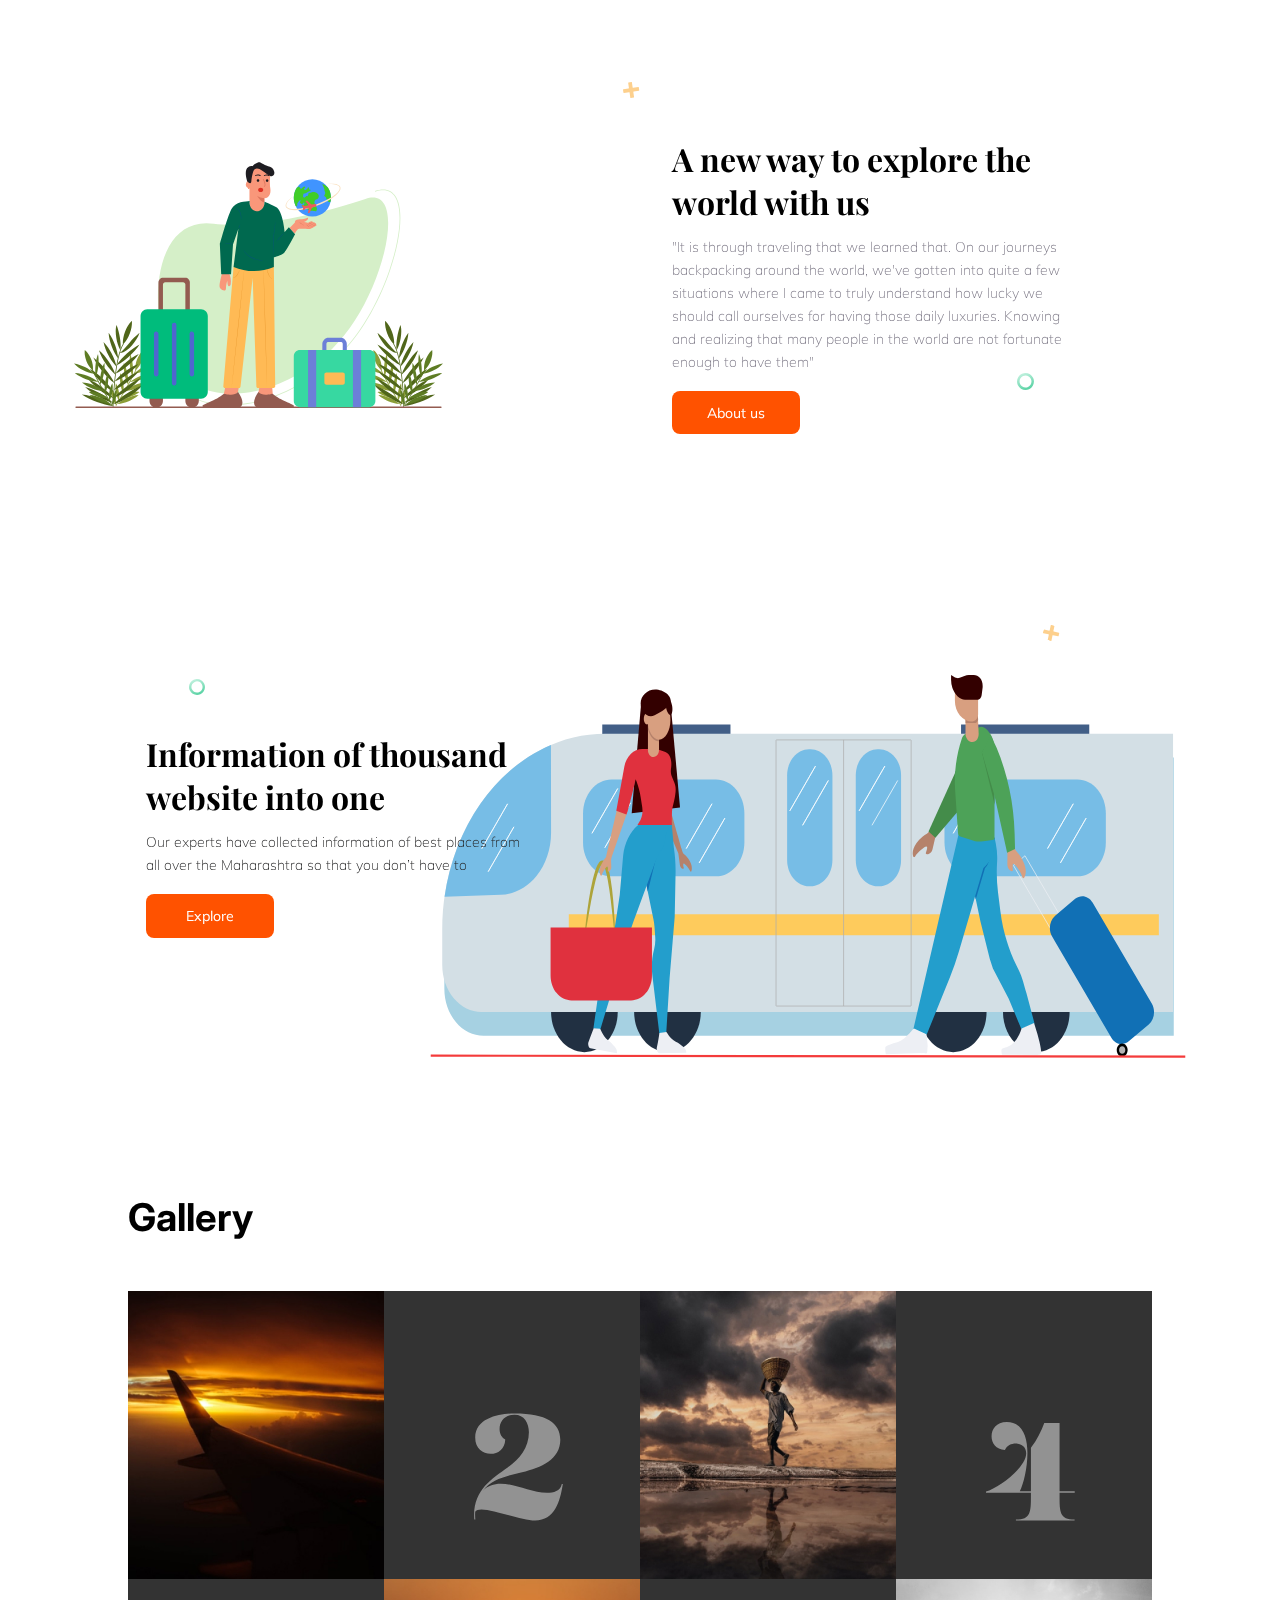
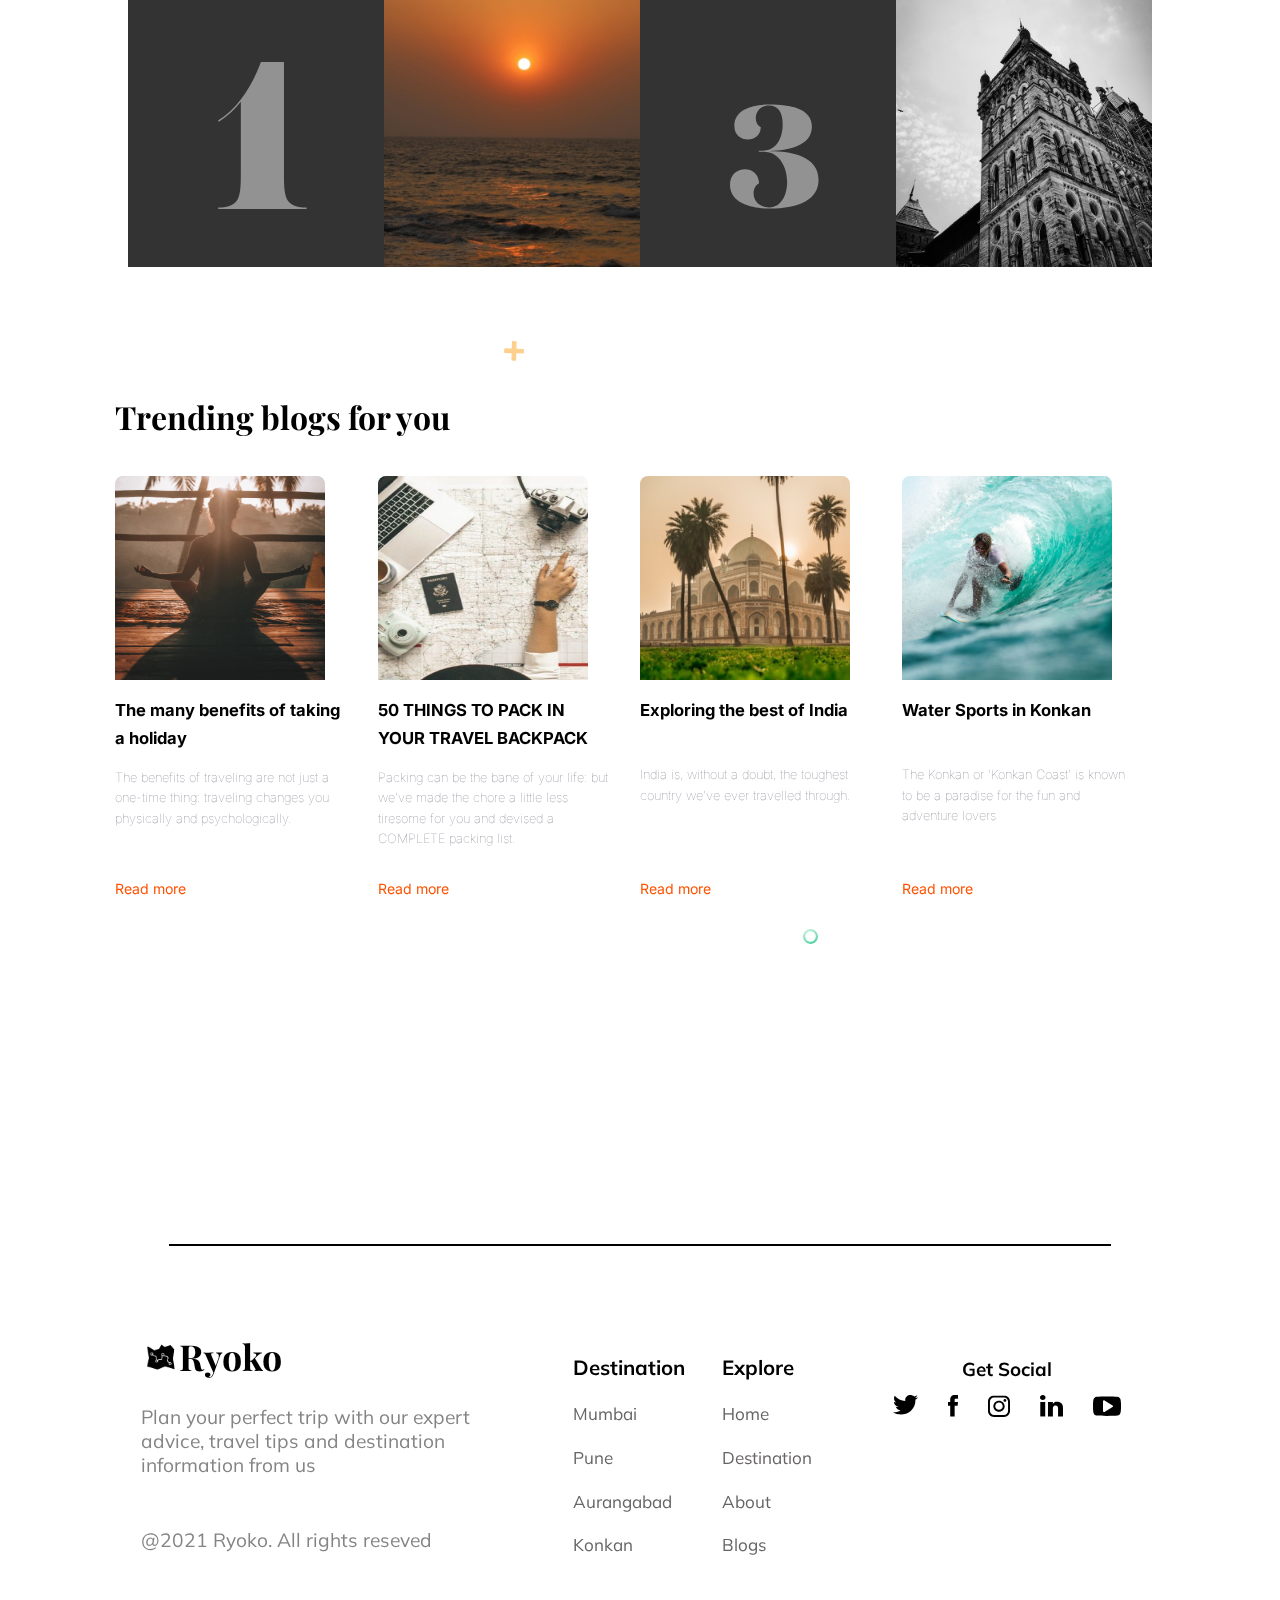
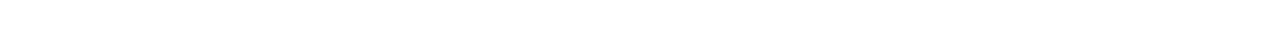
==== commit 69d8be36: "update" ====
--- a/index.html
+++ b/index.html
@@ -278,14 +278,8 @@
       <hr />
       <section class="hungry-info">
         <h1>Hungry? we got you covered</h1>
-        <div class="h-i-t">
-          <img src="" alt="The Table" />
-          <th>1.The Table</th>
-          <td>
-            This romantic, bi-level, upscale eatery is a pioneer of
-            Mumbai’s farm-to-table revolution, adopting international
-            culinary trends and applying them to a local context.
-          </td>
+        <div class="h-i-t" id="hotel-info">
+
         </div>
       </section>
     </section>
@@ -335,7 +329,7 @@
               id="text-box"
               autofocus
             />
-            <button type="submit" id="search-d" onclick="getcityinfo();">
+            <button type="submit" id="search-d">
               <img
                 src="./Assets/Landing Page/Google Web Search.svg"
                 alt="Search"
@@ -383,7 +377,7 @@
           />
         </div>
         <div class="featured-location">
-          <a href="./mumbai.html">
+          <a>
             <img
               class="location"
               src="./Assets/featured-destination/mumbai.jpg"
@@ -391,7 +385,7 @@
             />
             <p class="location-name">Mumbai</p>
           </a>
-          <a href="">
+          <a >
             <img
               class="location"
               src="./Assets/featured-destination/Pune.jpg"
@@ -399,7 +393,7 @@
             />
             <p class="location-name">Pune</p>
           </a>
-          <a href="">
+          <a >
             <img
               class="location"
               src="./Assets/featured-destination/konkan.jpg"
@@ -407,7 +401,7 @@
             />
             <p class="location-name">Konkan</p>
           </a>
-          <a href="">
+          <a >
             <img
               class="location"
               src="./Assets/featured-destination/Aurangabad.jpg"
@@ -452,7 +446,7 @@
               alt=""
               class="elem2-3"
             />
-            <a href="" class="explore-button">About us</a>
+            <a href="./about.html" class="explore-button">About us</a>
           </div>
         </div>
       </section>
@@ -632,8 +626,8 @@
       const auth = firebase.auth();
     </script>
     <script src="./JS/index.js"></script>
+    <script src="./JS/hotel.js"></script>
     <script src="./JS/test.js"></script>
-    <script src="./JS/hotel.js"></script>
     <script>
       window.fbAsyncInit = function () {
         FB.init({
--- a/Css/landingpage.css
+++ b/Css/landingpage.css
@@ -146,7 +146,7 @@
 .explore-search input {
   background-color: #c4c4c4;
   width: 100%;
-  font-size: 1.5vw;
+  font-size: 1.7vw;
   font-family: Playfair Display;
   font-weight: bold;
   border: none;
@@ -298,6 +298,7 @@
 }
 
 .featured-location a {
+  cursor: pointer;
   width: 22%;
 }
 
@@ -872,9 +873,43 @@
   display: -webkit-box;
   display: -ms-flexbox;
   display: flex;
+  -webkit-box-orient: vertical;
+  -webkit-box-direction: normal;
+      -ms-flex-direction: column;
+          flex-direction: column;
+  -webkit-box-align: center;
+      -ms-flex-align: center;
+          align-items: center;
   -webkit-box-pack: center;
       -ms-flex-pack: center;
           justify-content: center;
+}
+
+.hungry-info .h-i-t .h_dis {
+  display: -webkit-box;
+  display: -ms-flexbox;
+  display: flex;
+  padding: 3rem;
+  width: 60%;
+  font-size: 3.5rem;
+}
+
+.hungry-info .h-i-t .h_dis img {
+  margin-right: 4rem;
+}
+
+.hungry-info .h-i-t .h_dis th {
+  display: -ms-grid;
+  display: grid;
+  justify-items: baseline;
+}
+
+.hungry-info .h-i-t .h_dis th a {
+  color: black;
+}
+
+.hungry-info .h-i-t .h_dis th a:hover {
+  color: #1877f2;
 }
 
 #acc {
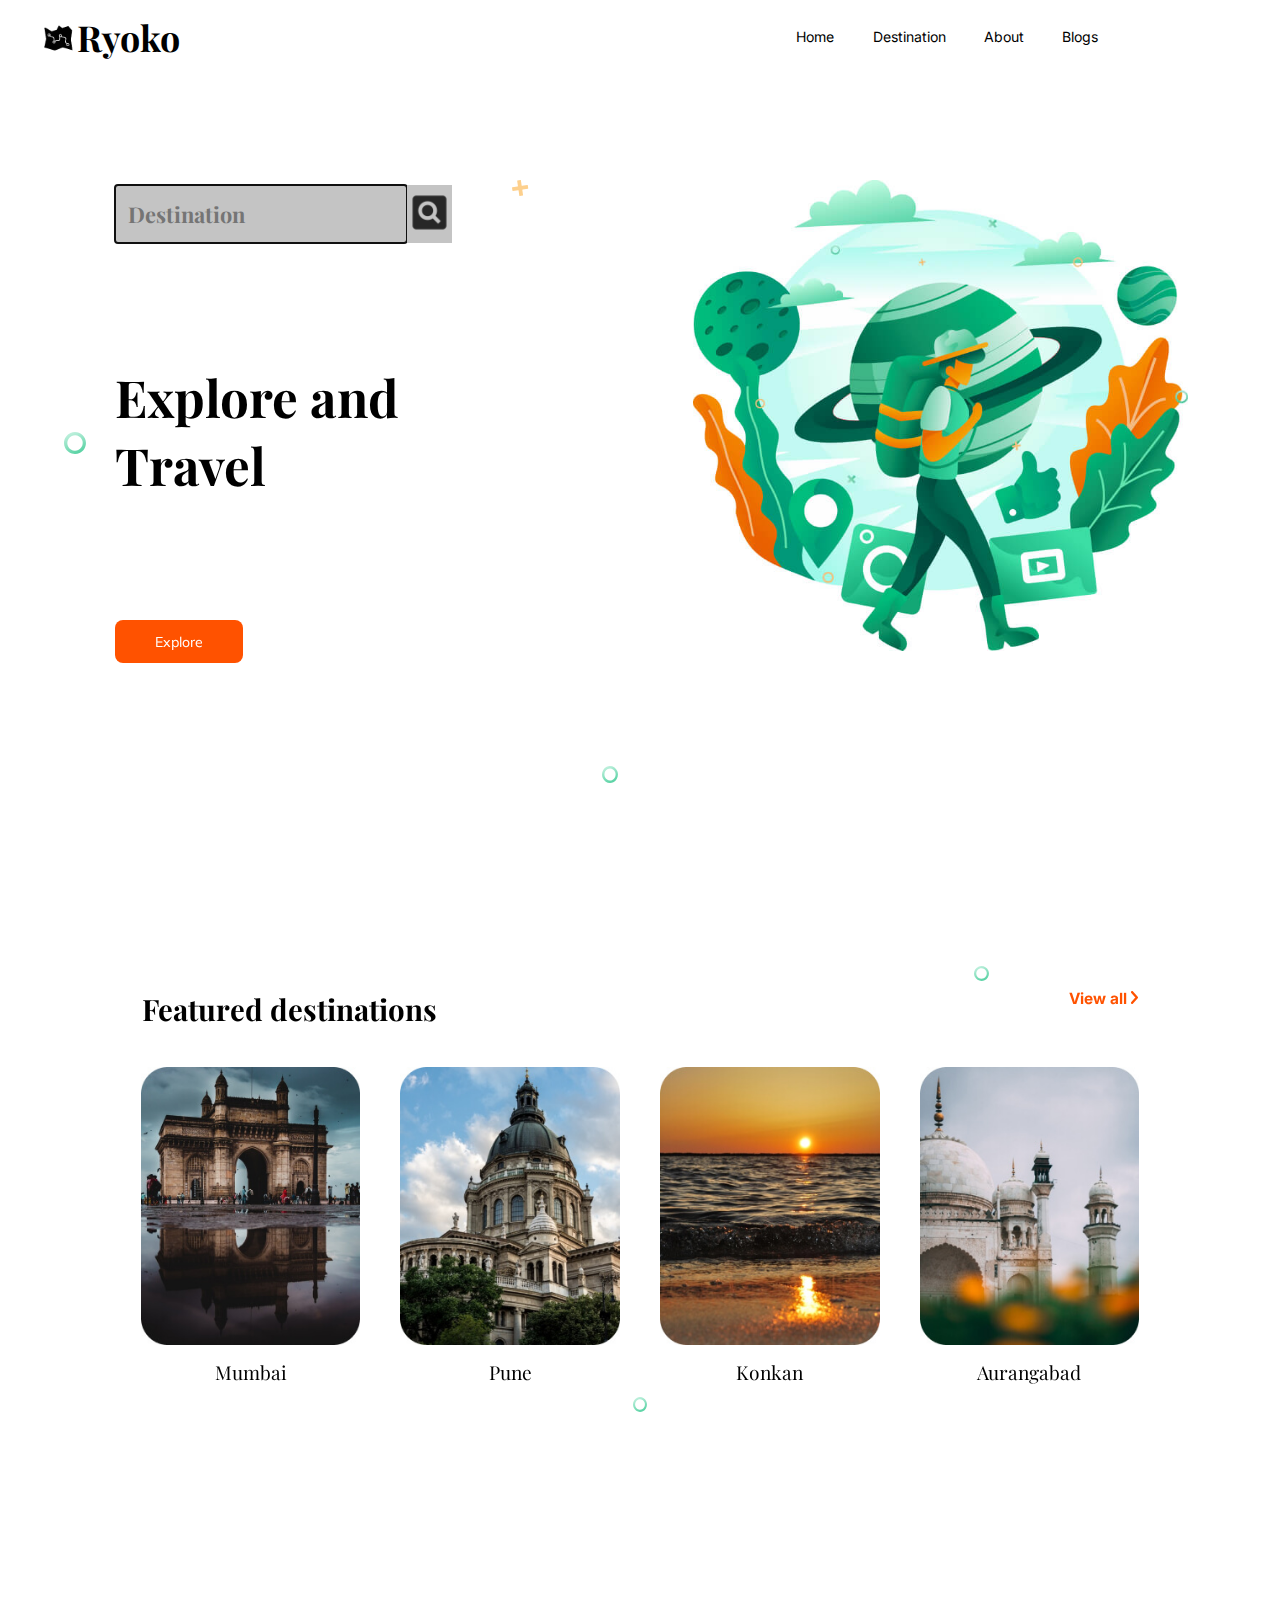
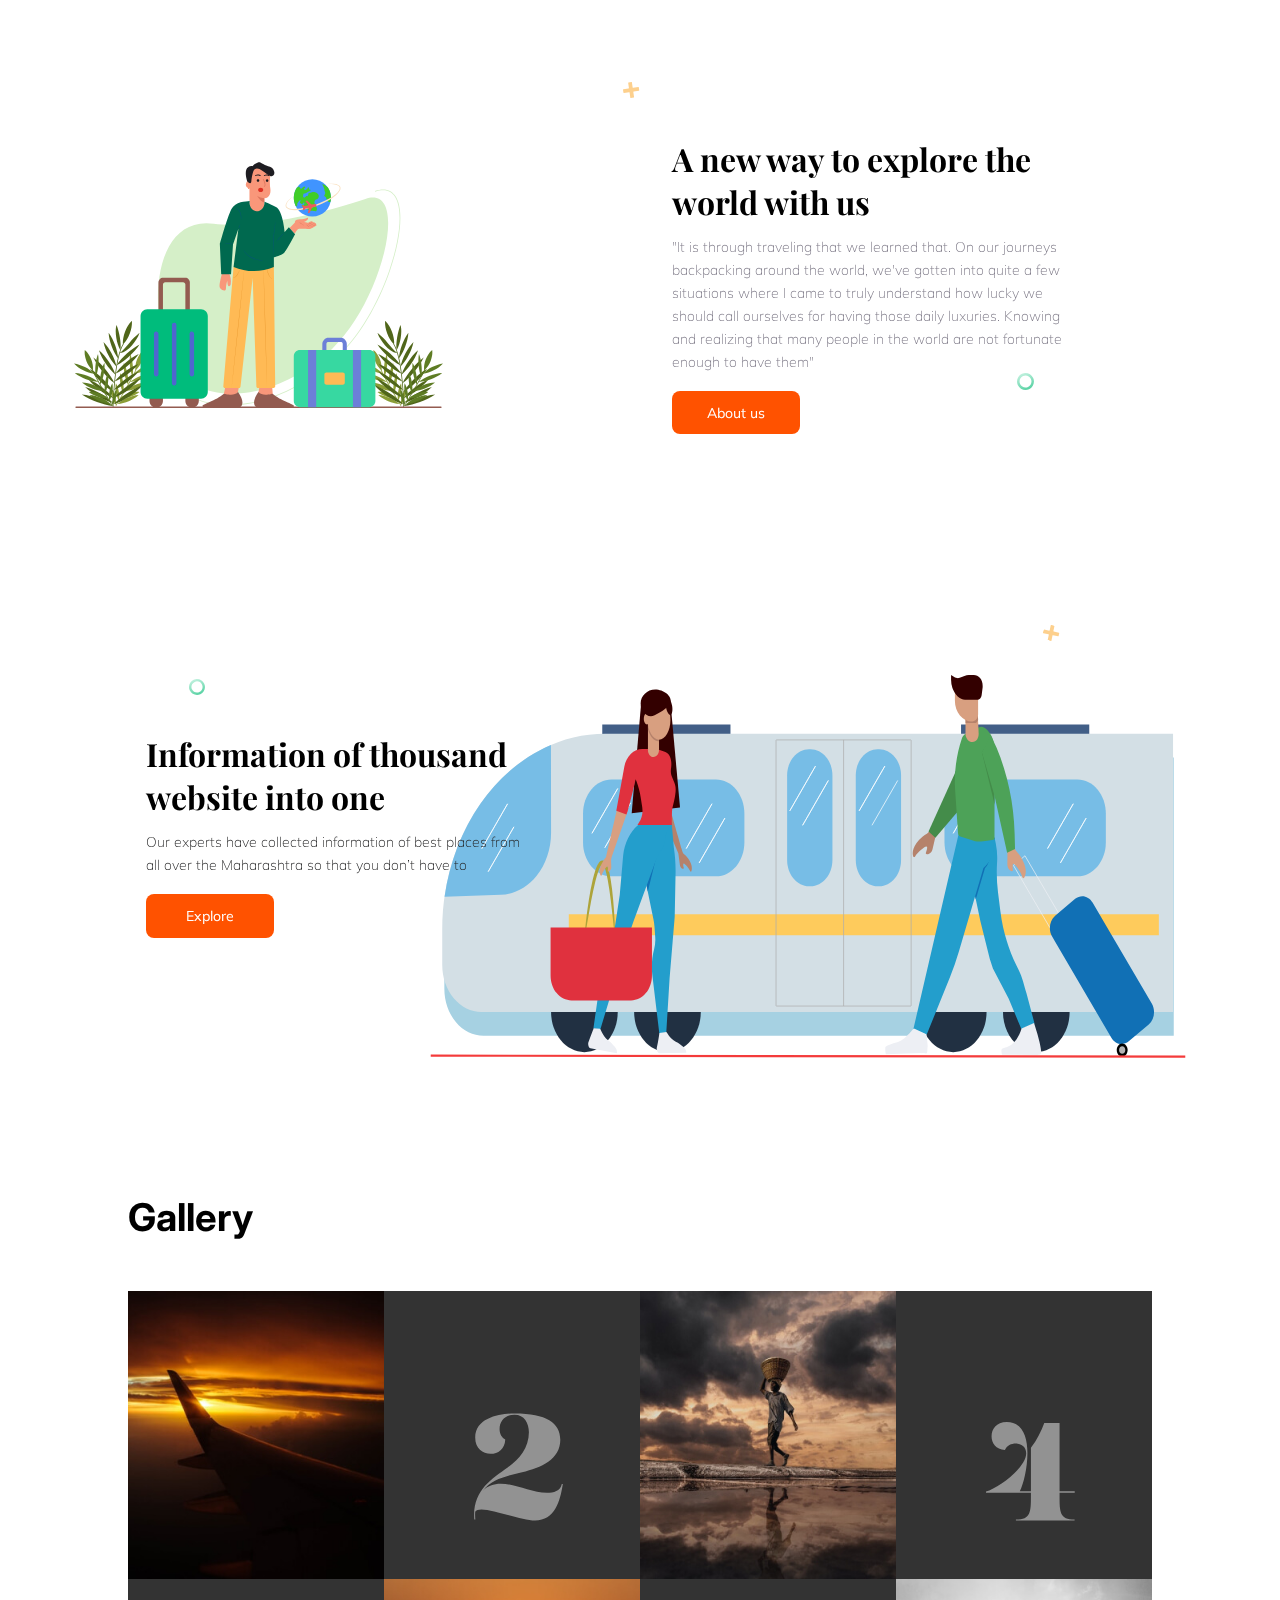
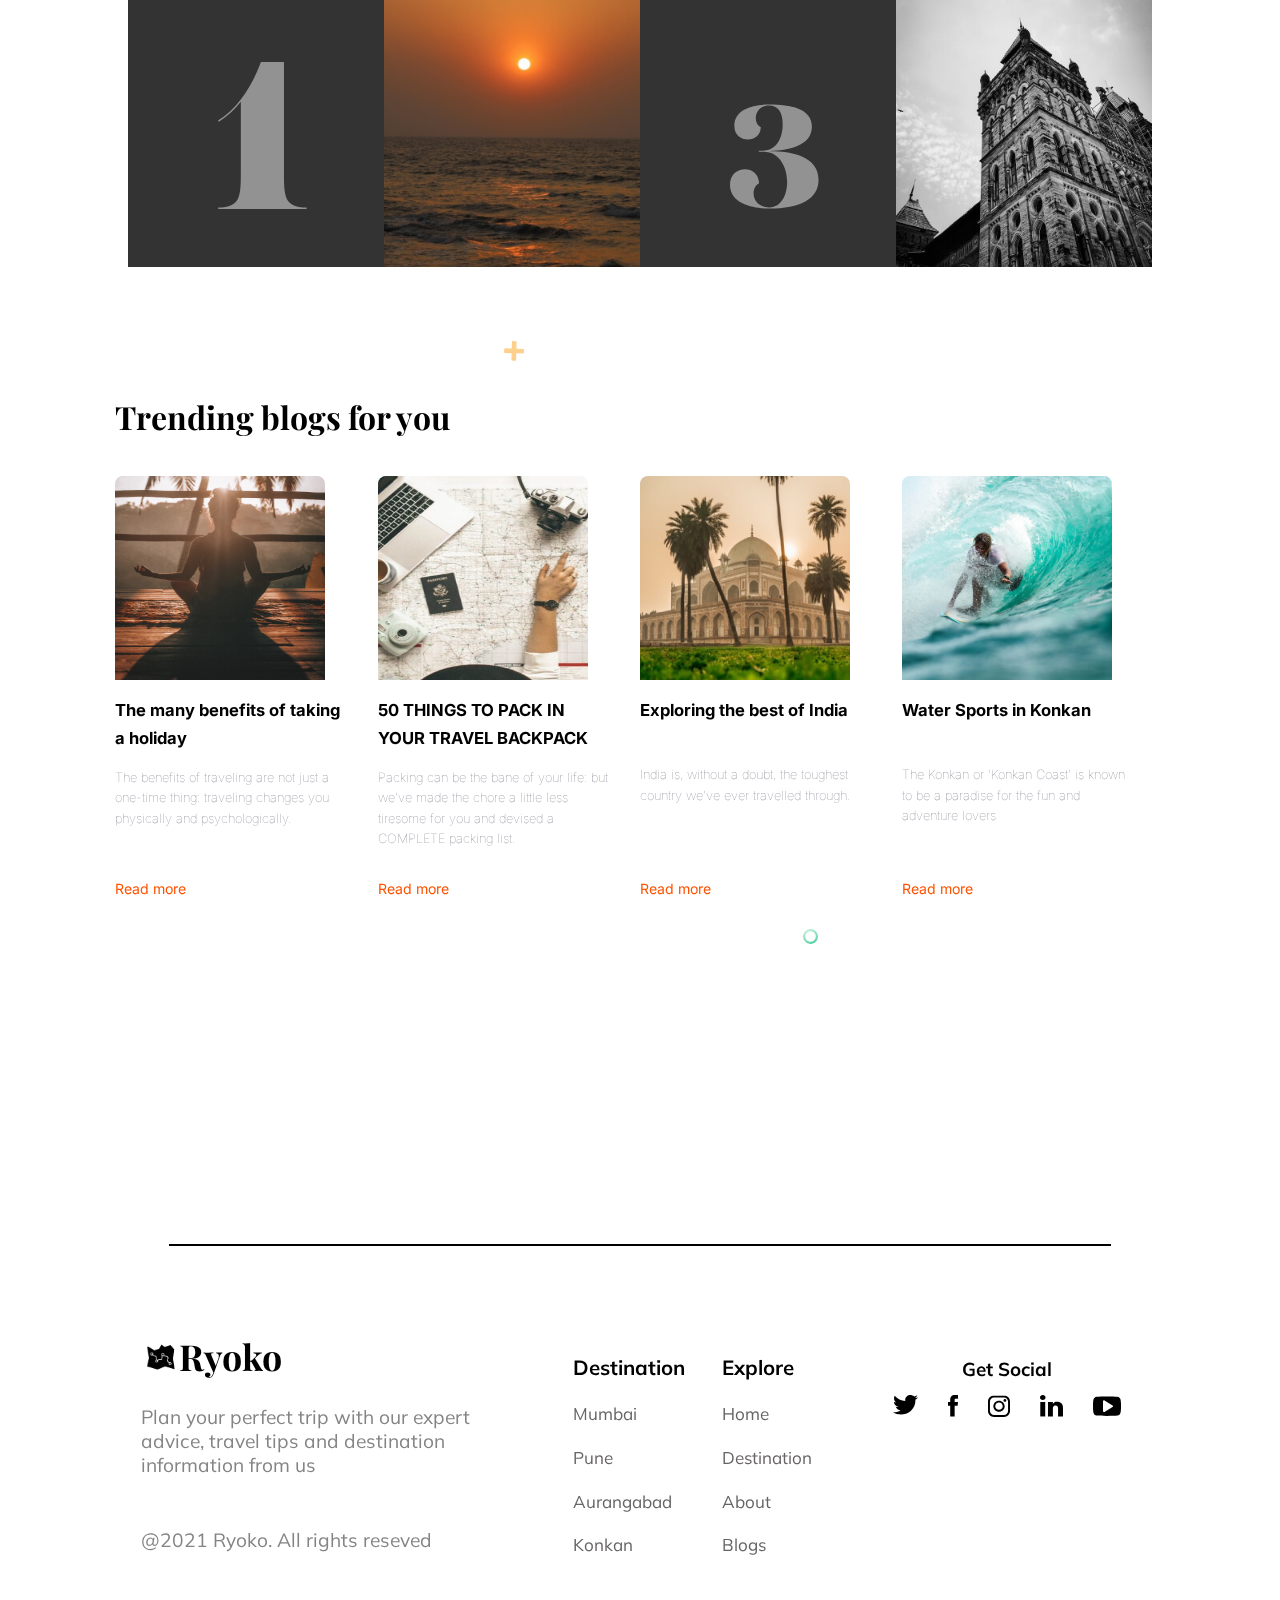
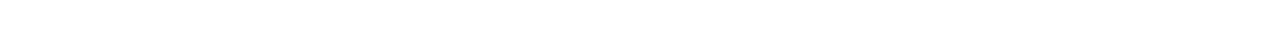
==== commit 9c1e3f10: "try" ====
--- a/index.html
+++ b/index.html
@@ -283,6 +283,10 @@
         </div>
       </section>
     </section>
+    <div id="modal_fdest">
+       <span class="close" id="close_fdest">&times;</span>
+      <iframe src="./featured-destination.html" frameborder="0" ></iframe>
+    </div>
     <header>
       <nav class="navbar">
         <div class="navbar-left">
@@ -297,11 +301,11 @@
         </div>
         <div class="navbar-right">
           <a href="./index.html" class="nav-buttons">Home</a>
-          <a href="./featured-destination.html" class="nav-buttons"
+          <a class="nav-buttons" onclick="fdest();"
             >Destination</a
           >
           <a href="./about.html" class="nav-buttons">About</a>
-          <a href="#" class="nav-buttons">Blogs</a>
+          <a href="#s-6" class="nav-buttons">Blogs</a>
           <a class="login" id="r_l">Register/Login</a>
           <a class="nav-buttons" id="acc"
             >Account
@@ -366,7 +370,7 @@
       <section class="section-2">
         <div class="featured-section">
           <h2 class="featured-name">Featured destinations</h2>
-          <a href="./featured-destination.html" class="view-all"
+          <a class="view-all" onclick="fdest();"
             >View all
             <img src="./Assets/Landing Page/view all.svg" alt=""
           /></a>
@@ -488,7 +492,7 @@
           <img src="./Assets/Landing Page/Rectangle 4.jpg" alt="" class="random-img" />
         </div>
       </section>
-      <section class="section-6">
+      <section class="section-6" id="s-6">
         <img
           src="./Assets/Landing Page/element3.svg"
           alt=""
@@ -651,7 +655,7 @@
         js.src = 'https://connect.facebook.net/en_US/sdk.js';
         fjs.parentNode.insertBefore(js, fjs);
       })(document, 'script', 'facebook-jssdk');
-
+      
       function statusChangeCallback(response) {
         // Called with the results from FB.getLoginStatus().
         console.log('statusChangeCallback'); // The current login status of the person.
@@ -700,6 +704,8 @@
     <script>
       /* Sign in using Google */
       function onSuccess(googleUser) {
+        document.getElementsByClassName('snap-line')[0].style.display =
+        'block';
         g_profile.style.display = 'inline-block';
         r_l_btn.style.display = 'none';
         modal.style.display = 'none';
--- a/Css/landingpage.css
+++ b/Css/landingpage.css
@@ -13,6 +13,10 @@
   margin: 0;
   padding: 0;
   font-size: 66.7%;
+}
+
+html {
+  scroll-behavior: smooth;
 }
 
 header {
@@ -314,6 +318,10 @@
   text-align: center;
 }
 
+.location-name:hover {
+  text-decoration: underline;
+}
+
 .elem2-2 {
   width: 1.5%;
 }
@@ -640,7 +648,8 @@
       align-content: space-between;
 }
 
-.featured-destination a {
+.featured-destination p {
+  cursor: pointer;
   display: -webkit-box;
   display: -ms-flexbox;
   display: flex;
@@ -660,7 +669,7 @@
   font-weight: bold;
 }
 
-.featured-destination a img {
+.featured-destination p img {
   width: 85%;
   height: 80%;
 }
@@ -978,8 +987,8 @@
   z-index: 99;
   -webkit-transition: display 0.5s;
   transition: display 0.5s;
-  -webkit-animation: modalapp 0.3s ease-in;
-          animation: modalapp 0.3s ease-in;
+  -webkit-animation: modalapp 0.3s ease-in alternate;
+          animation: modalapp 0.3s ease-in alternate;
 }
 
 @-webkit-keyframes modalapp {
@@ -1199,11 +1208,69 @@
   /* Fallback color */
   background-color: white;
   /* Black w/ opacity */
-  z-index: 99;
+  z-index: 999;
   -webkit-transition: display 0.5s;
   transition: display 0.5s;
-  -webkit-animation: modalapp 0.7s ease-in;
-          animation: modalapp 0.7s ease-in;
+  -webkit-animation: modalapp 0.7s ease-in alternate;
+          animation: modalapp 0.7s ease-in alternate;
+}
+
+#modal_fdest {
+  display: none;
+  /* Hidden by default */
+  position: fixed;
+  /* Stay in place */
+  left: 0;
+  top: 0;
+  width: 100%;
+  /* Full width */
+  height: 100%;
+  /* Full height */
+  overflow: auto;
+  /* Enable scroll if needed */
+  background-color: white;
+  /* Fallback color */
+  background-color: white;
+  /* Black w/ opacity */
+  z-index: 99;
+  -webkit-transition: display 0.4s;
+  transition: display 0.4s;
+  -webkit-animation: mdest 0.5s ease-in-out alternate;
+          animation: mdest 0.5s ease-in-out alternate;
+  overflow: hidden;
+}
+
+#modal_fdest iframe {
+  width: 100%;
+  height: 100%;
+}
+
+@-webkit-keyframes mdest {
+  from {
+    -webkit-transform: scale(0%);
+            transform: scale(0%);
+  }
+  to {
+    -webkit-transform: scale(100%);
+            transform: scale(100%);
+  }
+}
+
+@keyframes mdest {
+  from {
+    -webkit-transform: scale(0%);
+            transform: scale(0%);
+  }
+  to {
+    -webkit-transform: scale(100%);
+            transform: scale(100%);
+  }
+}
+
+.random-img {
+  display: block;
+  -webkit-transition: display 0.3s linear;
+  transition: display 0.3s linear;
 }
 
 .poi_img {
